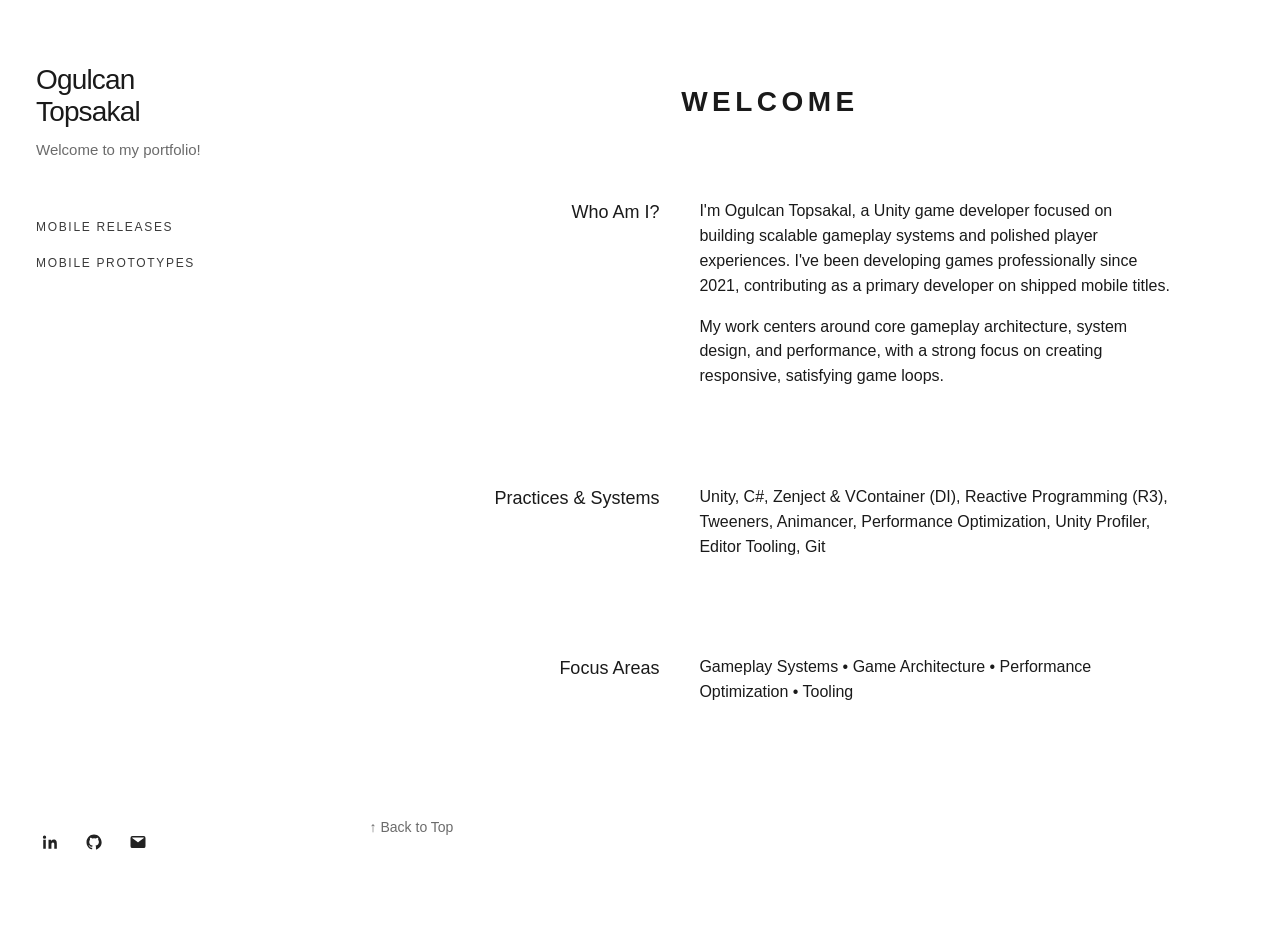
==== index.html @ 2c5b24f7 "Publish the portfolio as a static site. Keep the local editor off the public GitHub Pages deploy.  C" ====
<!DOCTYPE html>
<html lang="en">
  <head>
    <meta charset="utf-8" />
    <meta name="viewport" content="width=device-width, initial-scale=1" />
    <title>Ogulcan Topsakal</title>
    <meta
      name="description"
      content="Portfolio of Ogulcan Topsakal, a Unity game developer."
    />
    <link rel="stylesheet" href="styles.css" />
  </head>
  <body>
    <div class="shell">
      <header class="identity">
        <a class="name" href="#/">Ogulcan Topsakal</a>
        <p class="tagline">Welcome to my portfolio!</p>
        <nav id="nav" aria-label="Sections"></nav>
        <div class="social" id="social"></div>
      </header>
      <main id="main"></main>
    </div>
    <dialog class="lightbox">
      <button type="button" class="lightbox-close" aria-label="Close">×</button>
      <button type="button" class="lightbox-prev" aria-label="Previous">‹</button>
      <img alt="" />
      <button type="button" class="lightbox-next" aria-label="Next">›</button>
    </dialog>
    <script src="data.js"></script>
    <script src="site.js"></script>
  </body>
</html>
---- styles.css ----
:root {
  --ink: #1a1a1a;
  --muted: #6b6b6b;
  --line: #e6e6e6;
  --paper: #ffffff;
  --frame: #f3f3f3;
  --max: 1120px;
}

* {
  box-sizing: border-box;
}

html {
  scroll-behavior: smooth;
}

body {
  margin: 0;
  color: var(--ink);
  background: var(--paper);
  font-family: "Avenir Next", "Segoe UI", sans-serif;
  font-weight: 400;
  line-height: 1.55;
}

a {
  color: inherit;
  text-decoration: none;
}

.shell {
  display: grid;
  grid-template-columns: minmax(220px, 280px) minmax(0, 1fr);
  min-height: 100vh;
}

.identity {
  position: sticky;
  top: 0;
  height: 100vh;
  padding: 64px 36px 32px;
  display: flex;
  flex-direction: column;
  border-right: 1px solid transparent;
}

.name {
  font-size: 28px;
  font-weight: 500;
  letter-spacing: -0.03em;
  line-height: 1.15;
}

.tagline {
  margin: 10px 0 0;
  color: var(--muted);
  font-size: 15px;
}

nav {
  display: flex;
  flex-direction: column;
  gap: 18px;
  margin-top: 56px;
}

nav a {
  font-size: 12px;
  letter-spacing: 0.14em;
  text-transform: uppercase;
  color: #3a3a3a;
}

nav a[aria-current="page"] {
  color: #000;
  font-weight: 600;
}

.social {
  margin-top: auto;
  display: flex;
  gap: 16px;
  padding-bottom: 12px;
}

.social a {
  width: 28px;
  height: 28px;
  display: grid;
  place-items: center;
  color: #222;
}

.social svg {
  width: 18px;
  height: 18px;
  fill: currentColor;
}

main {
  padding: 72px 7vw 96px;
  max-width: 980px;
}

a:focus-visible {
  outline: 2px solid #111;
  outline-offset: 3px;
}

.welcome-title,
.page-title {
  margin: 8px 0 0;
  text-align: center;
  font-size: 28px;
  font-weight: 600;
  letter-spacing: 0.16em;
}

.blocks {
  margin-top: 28px;
}

.block {
  display: grid;
  grid-template-columns: minmax(140px, 0.8fr) 1.3fr;
  gap: 40px;
  padding: 48px 0;
}

.block h2 {
  margin: 0;
  text-align: right;
  font-size: 18px;
  font-weight: 500;
}

.block p {
  margin: 0 0 16px;
}

.block p:last-child {
  margin-bottom: 0;
}

.back {
  display: inline-block;
  margin-top: 64px;
  color: var(--muted);
  font-size: 14px;
}

.project-copy .block {
  border-top: 1px solid var(--line);
  padding: 32px 0;
}

.project-copy .block:last-child {
  border-bottom: 1px solid var(--line);
}

.project-copy .block p {
  max-width: 62ch;
  line-height: 1.7;
}

.project-copy .empty-note,
.project-copy .gallery {
  margin-top: 0;
}

.project-copy .empty-note {
  padding: 0;
  background: none;
  max-width: 62ch;
  line-height: 1.7;
}

.cards {
  display: grid;
  grid-template-columns: repeat(auto-fill, minmax(180px, 1fr));
  gap: 22px;
  margin-top: 48px;
}

.card {
  display: flex;
  flex-direction: column;
  gap: 10px;
}

.card:hover .frame,
.card:focus-visible .frame {
  transform: translateY(-3px);
}

.frame {
  aspect-ratio: 3 / 4;
  background: var(--frame);
  overflow: hidden;
  display: grid;
  place-items: center;
  color: var(--muted);
  text-align: center;
  padding: 16px;
  font-size: 13px;
  letter-spacing: 0.04em;
  transition: transform 160ms ease;
}

.frame.placeholder span {
  max-width: 12ch;
}

.frame:not(.placeholder) {
  padding: 0;
}

.frame img {
  width: 100%;
  height: 100%;
  object-fit: cover;
  display: block;
  background: var(--frame);
}

.card h2,
.gallery-title {
  margin: 0;
  font-size: 16px;
  font-weight: 500;
  text-align: center;
}

.card .studio,
.card .year {
  margin: 2px 0 0;
  text-align: center;
  color: var(--muted);
  font-size: 14px;
}

.hint {
  margin: 8px 0 0;
  color: var(--muted);
  font-size: 13px;
}

.project-copy .block:has(.gallery) {
  grid-template-columns: 1fr;
}

.project-copy .block:has(.gallery) h2 {
  text-align: center;
  margin-bottom: 18px;
  color: var(--muted);
  font-weight: 500;
}

.project-copy .block:has(.gallery) > div {
  grid-column: 1;
  min-width: 0;
}

.project-copy .gallery {
  flex-wrap: nowrap;
  width: 100%;
  min-width: 0;
}

.gallery {
  display: flex;
  flex-direction: row;
  flex-wrap: nowrap;
  align-items: flex-start;
  gap: 8px;
  margin-top: 0;
}

.shot {
  flex: 1 1 0;
  width: auto;
  min-width: 0;
  padding: 0;
  border: 0;
  background: transparent;
  cursor: zoom-in;
}

.shot img {
  width: 100%;
  height: auto;
  display: block;
  background: var(--frame);
}

.shot:focus-visible,
.lightbox button:focus-visible {
  outline: 2px solid #111;
  outline-offset: 3px;
}

.lightbox button:focus-visible {
  outline-color: #fff;
}

.lightbox {
  width: 100vw;
  max-width: 100vw;
  height: 100vh;
  max-height: 100vh;
  margin: 0;
  padding: 0;
  border: 0;
  background: transparent;
}

.lightbox[open] {
  display: flex;
  align-items: center;
  justify-content: center;
}

.lightbox::backdrop {
  background: rgba(12, 12, 12, 0.9);
}

.lightbox img {
  display: block;
  max-width: min(920px, calc(100vw - 128px));
  max-height: calc(100vh - 64px);
  width: auto;
  height: auto;
}

.lightbox button {
  position: fixed;
  border: 0;
  background: transparent;
  color: #fff;
  font-size: 36px;
  line-height: 1;
  cursor: pointer;
}

.lightbox-close { top: 12px; right: 16px; }
.lightbox-prev { left: 12px; top: 50%; }
.lightbox-next { right: 12px; top: 50%; }

.empty-note {
  margin-top: 28px;
  padding: 28px;
  background: var(--frame);
  color: var(--muted);
  font-size: 14px;
}

code {
  font-family: ui-monospace, "SFMono-Regular", Menlo, monospace;
  font-size: 0.92em;
}

.todo {
  list-style: none;
  margin: 36px 0 0;
  padding: 0;
  display: flex;
  flex-direction: column;
  gap: 10px;
}

.todo-row {
  display: grid;
  grid-template-columns: 28px 1fr auto;
  gap: 12px;
  align-items: center;
  padding: 14px 16px;
  background: var(--frame);
}

.todo-row.done {
  background: #eef6ef;
}

.todo-mark {
  width: 22px;
  height: 22px;
  border: 1.5px solid #b9b9b9;
  border-radius: 4px;
  display: grid;
  place-items: center;
  font-size: 14px;
}

.todo-row.done .todo-mark {
  border-color: #2f7d46;
  color: #2f7d46;
}

.todo-state {
  font-size: 13px;
  color: var(--muted);
}

@media (max-width: 800px) {
  .shell {
    grid-template-columns: 1fr;
  }

  .identity {
    position: static;
    height: auto;
    padding: 28px 20px 8px;
  }

  nav {
    margin-top: 28px;
    flex-direction: row;
    flex-wrap: wrap;
    gap: 4px 8px;
  }

  nav a {
    padding: 8px 10px;
  }

  .social {
    margin-top: 24px;
  }

  main {
    padding: 28px 20px 72px;
  }

  .block {
    grid-template-columns: 1fr;
    gap: 10px;
    padding: 28px 0;
  }

  .block h2 {
    text-align: left;
  }

  .project-copy .block p {
    max-width: none;
  }

  .project-copy .gallery { overflow-x: auto; }
  .shot { flex: 0 0 22vw; width: 22vw; }

  .lightbox img { max-width: calc(100vw - 24px); max-height: calc(100vh - 96px); }
  .lightbox-prev { left: 4px; }
  .lightbox-next { right: 4px; }
}
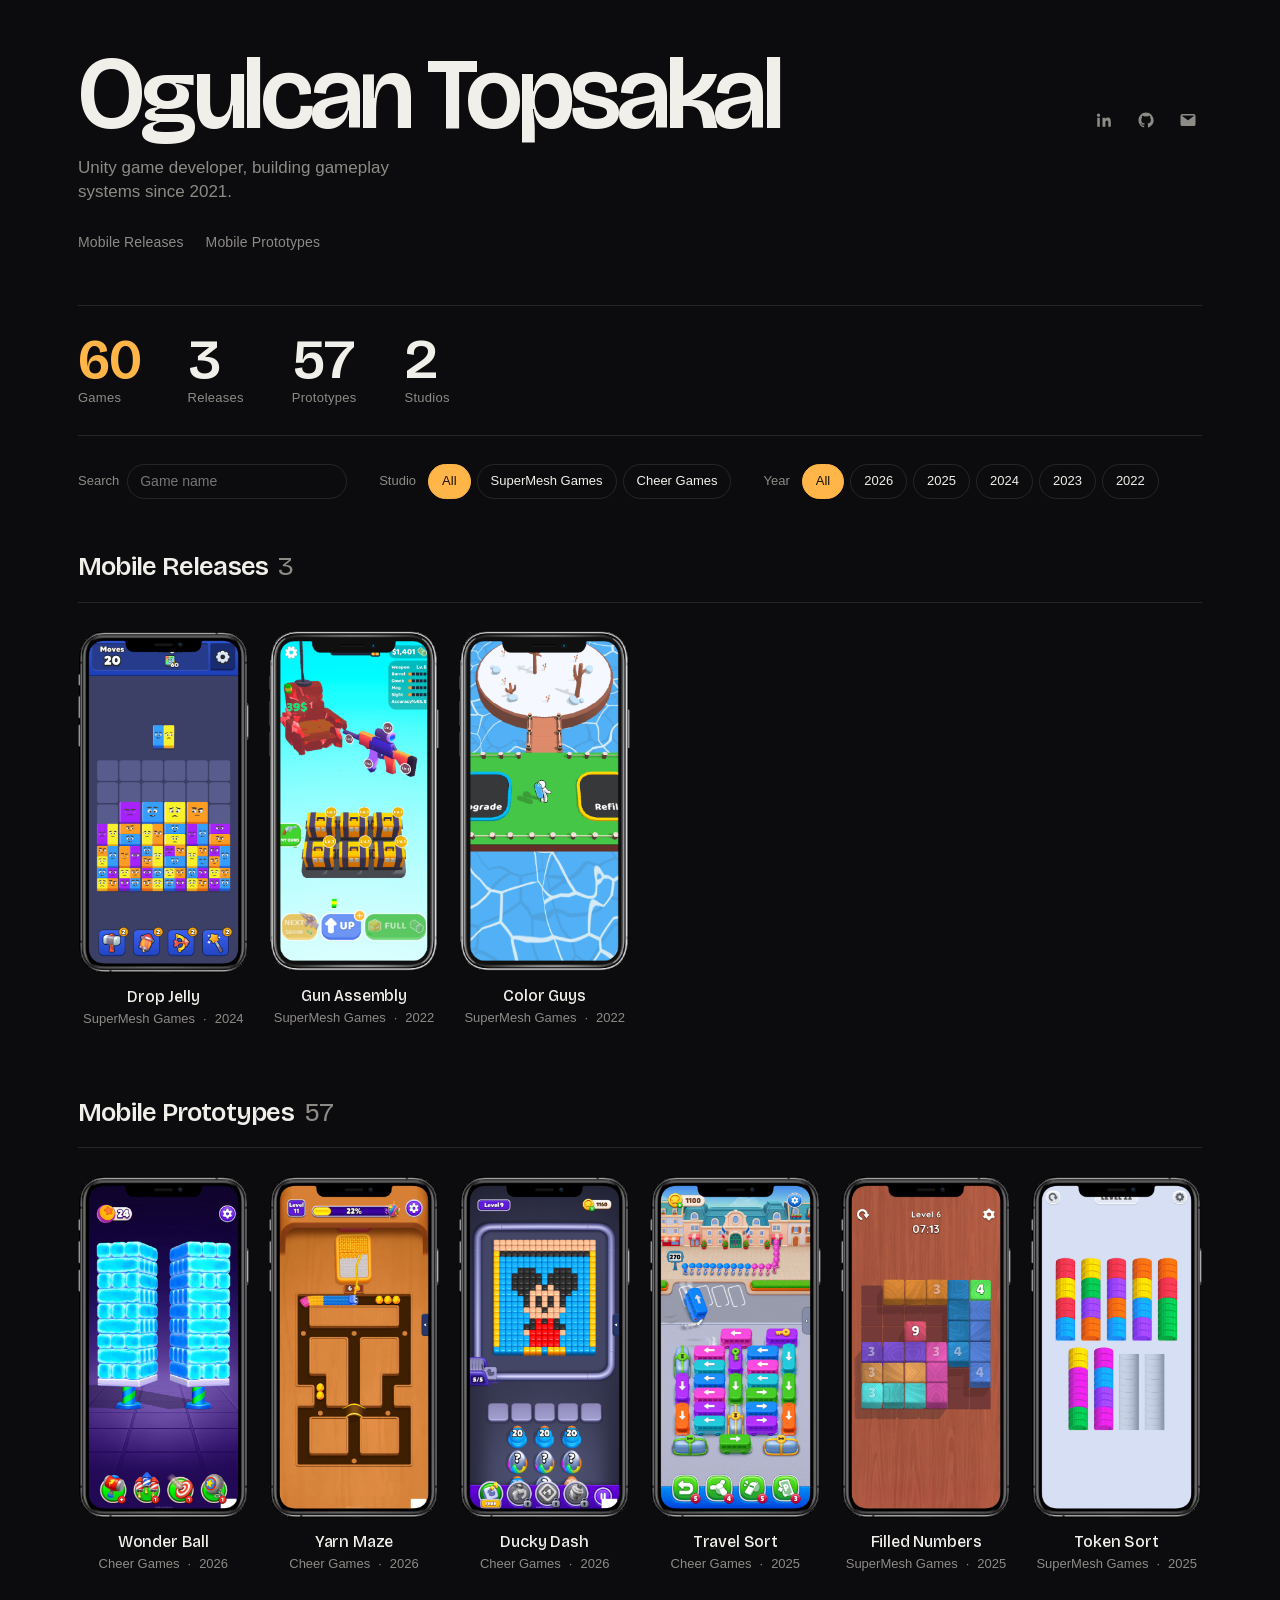
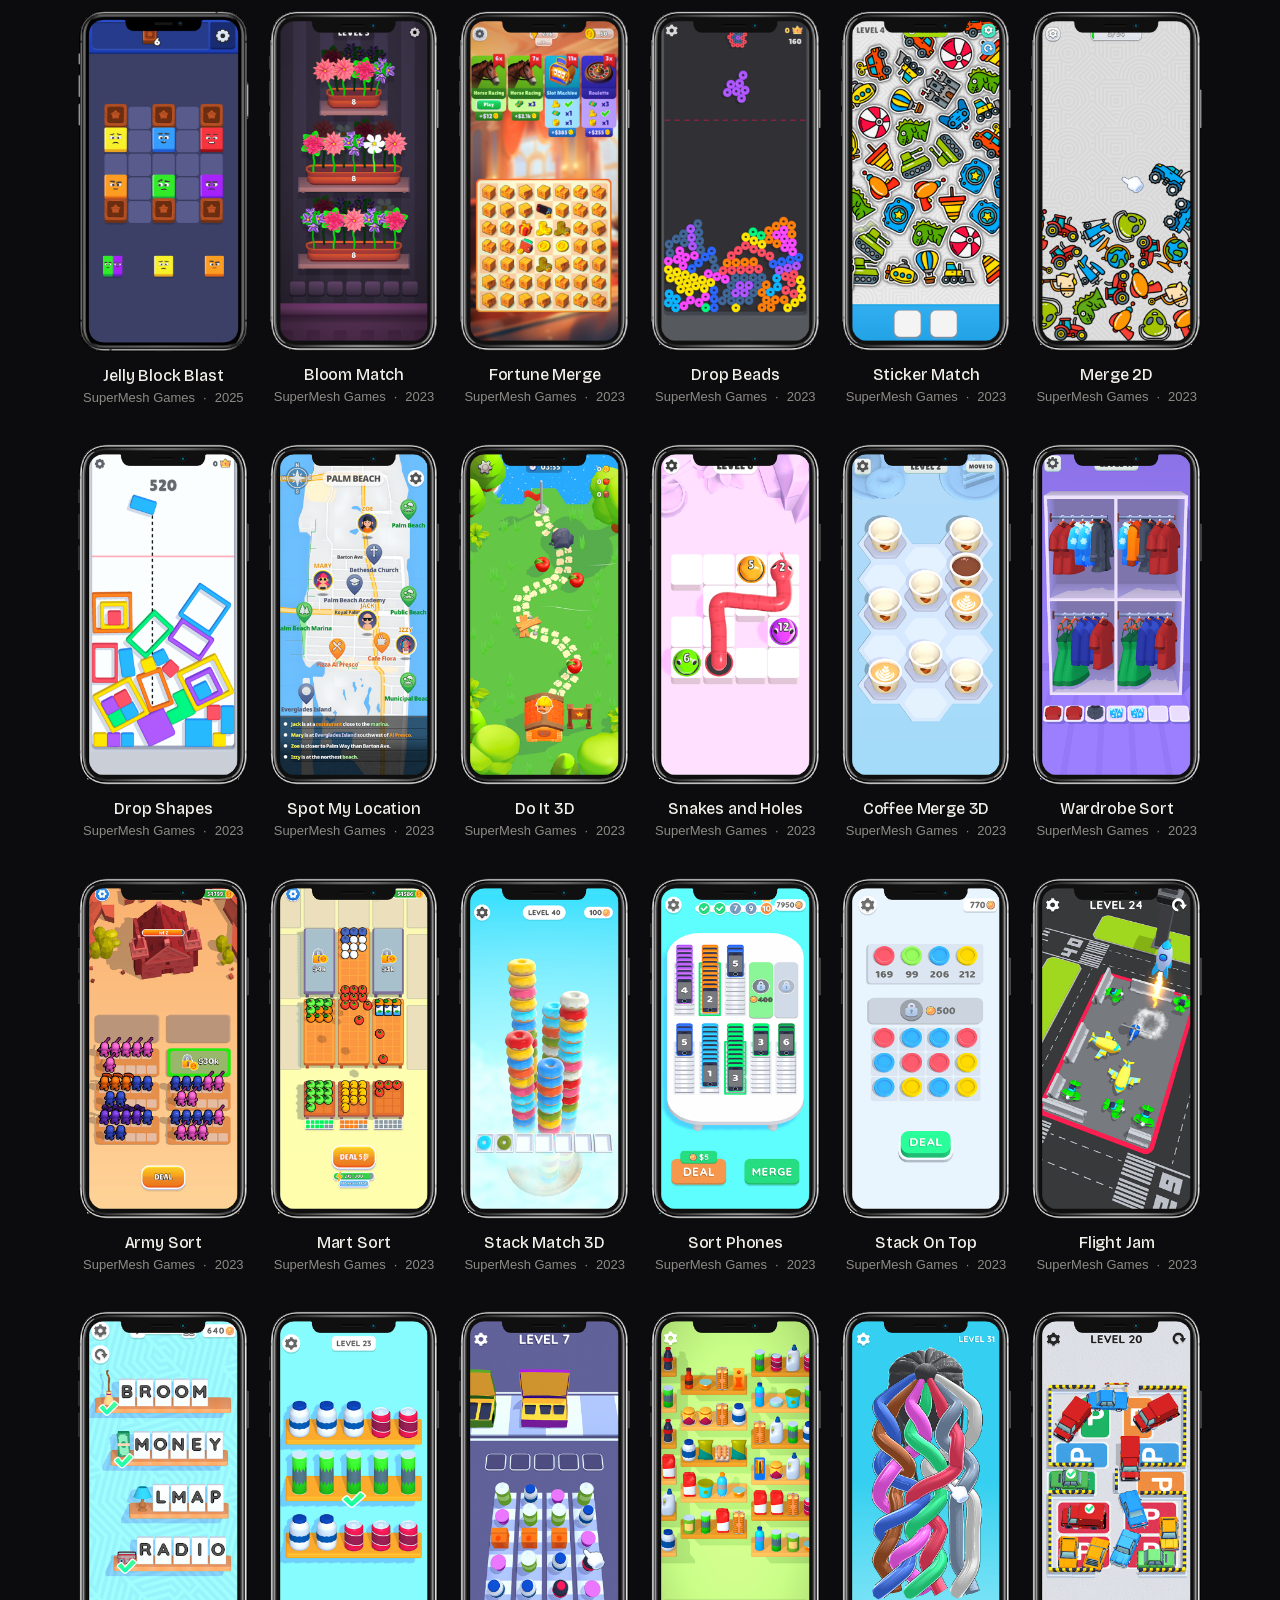
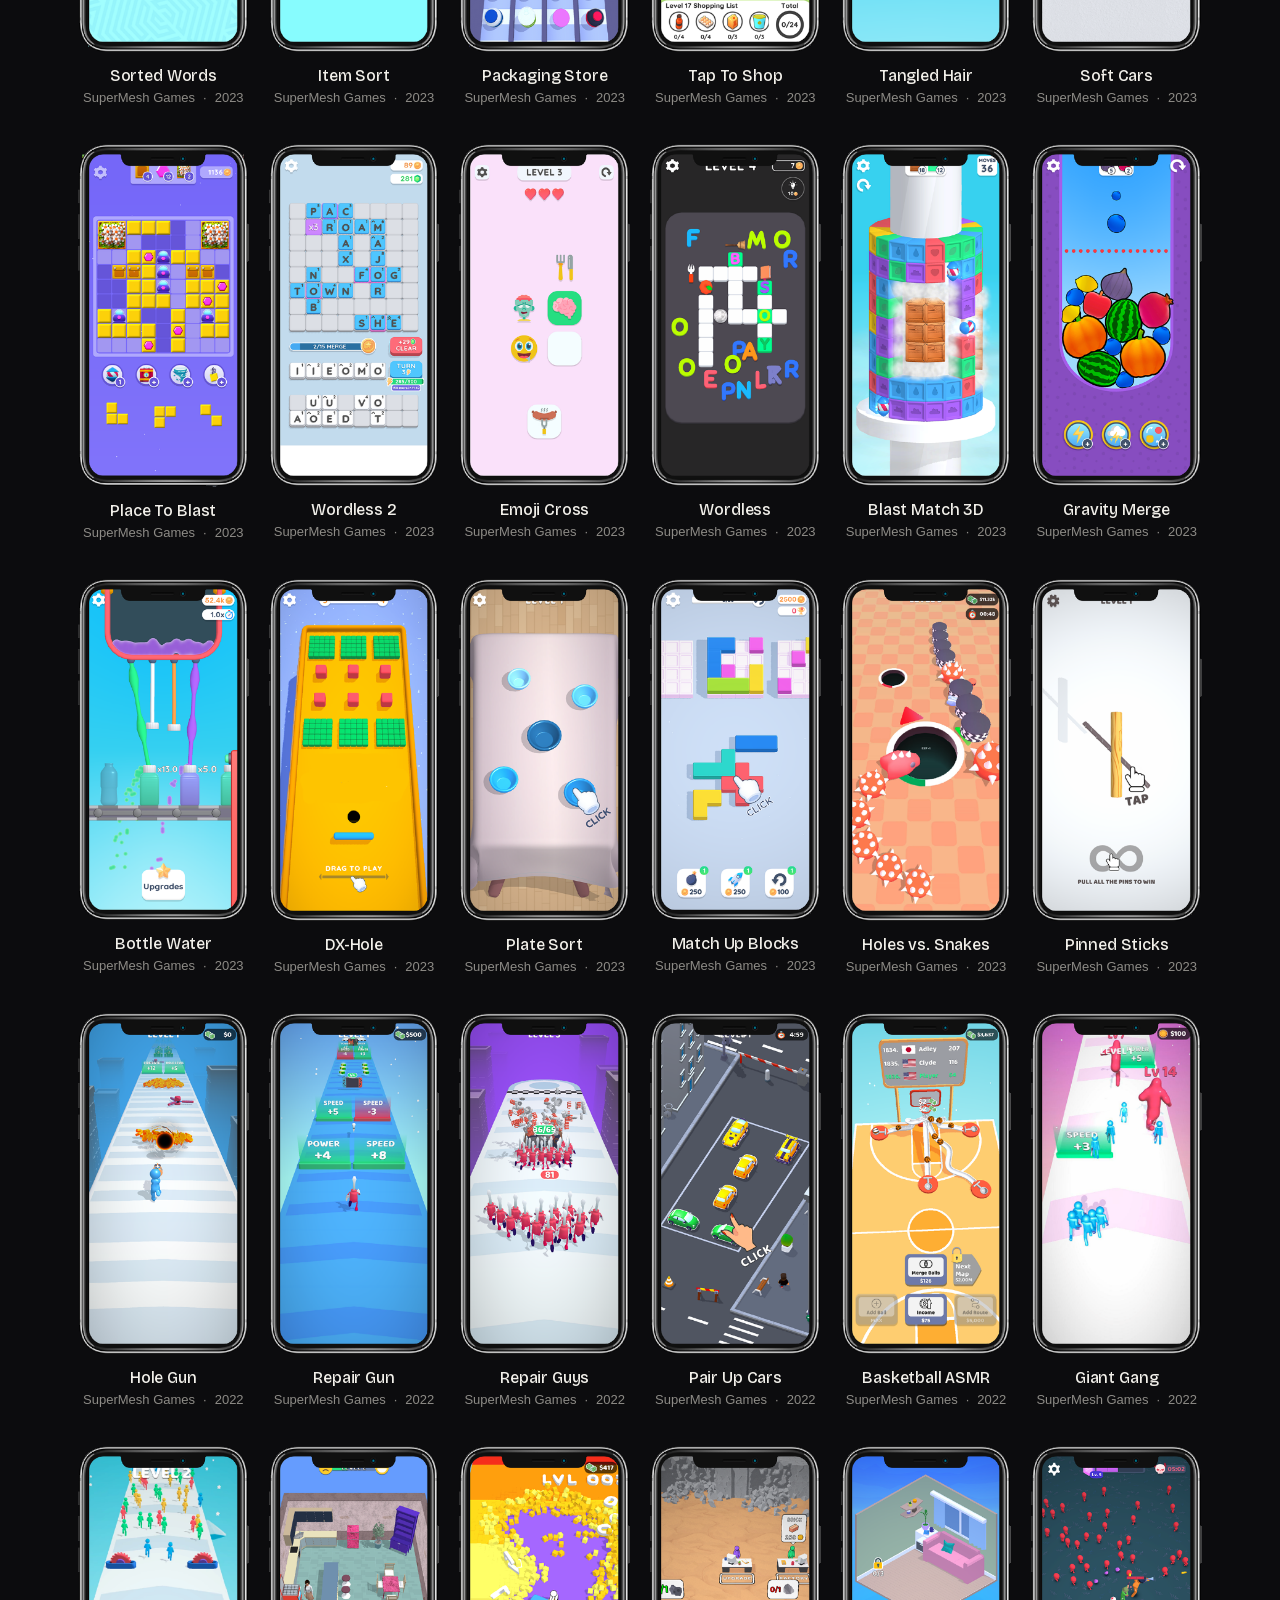
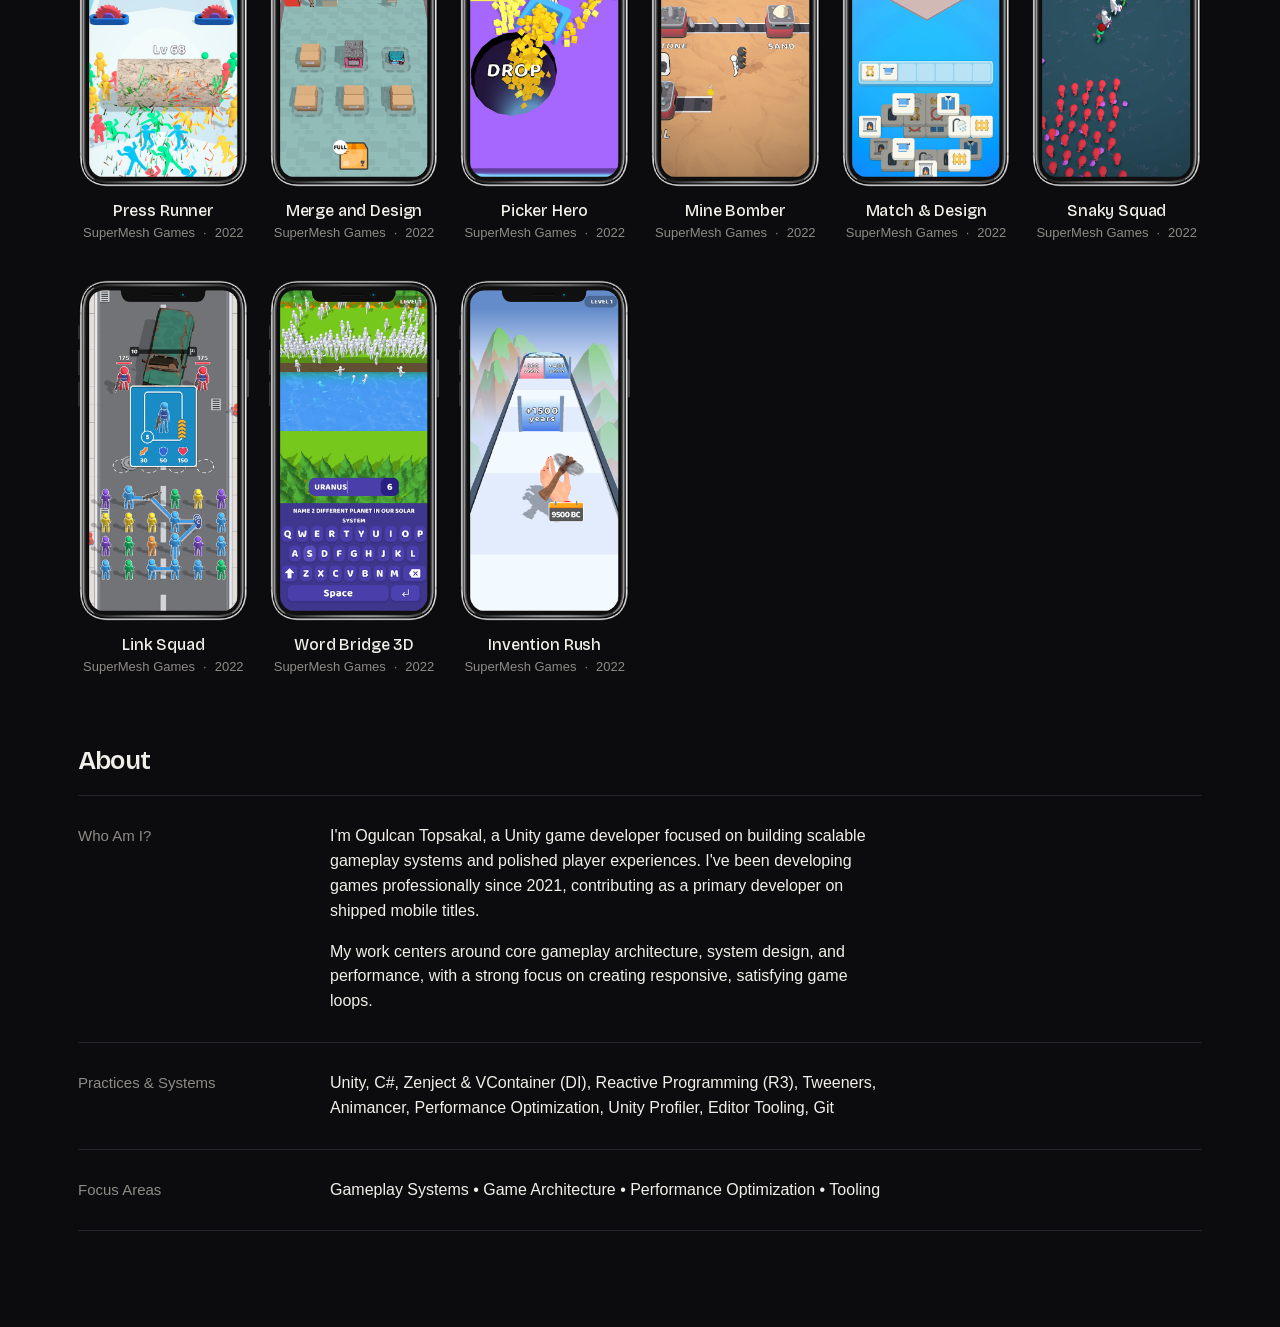
==== commit 7bd0cdf5: "Show each game's pictures at full size, and find a game by typing its name. A project opened from a " ====
--- a/index.html
+++ b/index.html
@@ -23,8 +23,9 @@
     <dialog class="lightbox">
       <button type="button" class="lightbox-close" aria-label="Close">×</button>
       <button type="button" class="lightbox-prev" aria-label="Previous">‹</button>
-      <img alt="" />
+      <img alt="" draggable="false" />
       <button type="button" class="lightbox-next" aria-label="Next">›</button>
+      <p class="lightbox-count" aria-live="polite"></p>
     </dialog>
     <script src="data.js"></script>
     <script src="site.js"></script>
--- a/styles.css
+++ b/styles.css
@@ -1,10 +1,32 @@
+@font-face {
+  font-family: "Bricolage Grotesque";
+  font-style: normal;
+  font-weight: 400 700;
+  font-display: swap;
+  src: url("fonts/bricolage-grotesque-latin-ext.woff2") format("woff2");
+  unicode-range: U+0100-02BA, U+02BD-02C5, U+02C7-02CC, U+02CE-02D7, U+02DD-02FF, U+0304, U+0308, U+0329, U+1D00-1DBF, U+1E00-1E9F, U+1EF2-1EFF, U+2020, U+20A0-20AB, U+20AD-20C4, U+2113, U+2C60-2C7F, U+A720-A7FF;
+}
+
+@font-face {
+  font-family: "Bricolage Grotesque";
+  font-style: normal;
+  font-weight: 400 700;
+  font-display: swap;
+  src: url("fonts/bricolage-grotesque-latin.woff2") format("woff2");
+  unicode-range: U+0000-00FF, U+0131, U+0152-0153, U+02BB-02BC, U+02C6, U+02DA, U+02DC, U+0304, U+0308, U+0329, U+2000-206F, U+20AC, U+2122, U+2191, U+2193, U+2212, U+2215, U+FEFF, U+FFFD;
+}
+
 :root {
-  --ink: #1a1a1a;
-  --muted: #6b6b6b;
-  --line: #e6e6e6;
-  --paper: #ffffff;
-  --frame: #f3f3f3;
+  --ink: #f1efe9;
+  --muted: #8d8b86;
+  --line: #26262a;
+  --paper: #0c0c0e;
+  --frame: #17171a;
+  --accent: #ffb547;
+  --display: "Bricolage Grotesque", "Avenir Next", sans-serif;
+  --ease-out: cubic-bezier(0.22, 1, 0.36, 1);
   --max: 1120px;
+  color-scheme: dark;
 }
 
 * {
@@ -18,7 +40,10 @@
 body {
   margin: 0;
   color: var(--ink);
-  background: var(--paper);
+  background:
+    radial-gradient(1100px 520px at 12% -12%, rgba(255, 181, 71, 0.09), transparent 70%),
+    var(--paper);
+  background-repeat: no-repeat;
   font-family: "Avenir Next", "Segoe UI", sans-serif;
   font-weight: 400;
   line-height: 1.55;
@@ -30,58 +55,71 @@
 }
 
 .shell {
+  max-width: 1180px;
+  margin: 0 auto;
+  padding: 48px 28px 96px;
+}
+
+.identity {
   display: grid;
-  grid-template-columns: minmax(220px, 280px) minmax(0, 1fr);
-  min-height: 100vh;
-}
-
-.identity {
-  position: sticky;
-  top: 0;
-  height: 100vh;
-  padding: 64px 36px 32px;
-  display: flex;
-  flex-direction: column;
-  border-right: 1px solid transparent;
+  grid-template-columns: minmax(0, 1fr) auto;
+  grid-template-areas:
+    "name social"
+    "line line"
+    "nav nav";
+  align-items: end;
+  gap: 0 24px;
+  padding: 0 0 8px;
 }
 
 .name {
-  font-size: 28px;
-  font-weight: 500;
-  letter-spacing: -0.03em;
-  line-height: 1.15;
+  grid-area: name;
+  font-family: var(--display);
+  font-size: clamp(44px, 8vw, 104px);
+  font-weight: 600;
+  letter-spacing: -0.045em;
+  line-height: 0.92;
 }
 
 .tagline {
-  margin: 10px 0 0;
-  color: var(--muted);
-  font-size: 15px;
+  grid-area: line;
+  margin: 14px 0 0;
+  max-width: 36ch;
+  color: var(--muted);
+  font-size: 17px;
+  line-height: 1.4;
 }
 
 nav {
-  display: flex;
-  flex-direction: column;
-  gap: 18px;
-  margin-top: 56px;
+  grid-area: nav;
+  display: flex;
+  flex-direction: row;
+  flex-wrap: wrap;
+  gap: 8px 22px;
+  margin-top: 28px;
 }
 
 nav a {
-  font-size: 12px;
-  letter-spacing: 0.14em;
-  text-transform: uppercase;
-  color: #3a3a3a;
-}
-
+  font-size: 14px;
+  letter-spacing: 0.01em;
+  color: var(--muted);
+  transition: color 160ms ease;
+}
+
+nav a:hover,
 nav a[aria-current="page"] {
-  color: #000;
+  color: var(--ink);
+}
+
+nav a[aria-current="page"] {
   font-weight: 600;
 }
 
 .social {
-  margin-top: auto;
-  display: flex;
-  gap: 16px;
-  padding-bottom: 12px;
+  grid-area: social;
+  display: flex;
+  gap: 14px;
+  padding-bottom: 8px;
 }
 
 .social a {
@@ -89,7 +127,12 @@
   height: 28px;
   display: grid;
   place-items: center;
-  color: #222;
+  color: var(--muted);
+  transition: color 160ms ease;
+}
+
+.social a:hover {
+  color: var(--accent);
 }
 
 .social svg {
@@ -99,22 +142,342 @@
 }
 
 main {
-  padding: 72px 7vw 96px;
-  max-width: 980px;
-}
-
-a:focus-visible {
-  outline: 2px solid #111;
+  padding: 36px 0 0;
+}
+
+a:focus-visible,
+button:focus-visible {
+  outline: 2px solid var(--accent);
   outline-offset: 3px;
 }
 
-.welcome-title,
 .page-title {
   margin: 8px 0 0;
+  font-family: var(--display);
+  font-size: clamp(32px, 4vw, 44px);
+  font-weight: 500;
+  letter-spacing: -0.04em;
+  line-height: 1.05;
+}
+
+.index-block {
+  margin-top: 56px;
+}
+
+.index-block:first-child {
+  margin-top: 24px;
+}
+
+.index-heading {
+  display: flex;
+  align-items: baseline;
+  gap: 10px;
+  margin: 0 0 14px;
+  font-family: var(--display);
+  font-size: 26px;
+  font-weight: 600;
+  letter-spacing: -0.03em;
+}
+
+.index-heading .count {
+  color: var(--muted);
+  font-variant-numeric: tabular-nums;
+  font-weight: 400;
+}
+
+.index {
+  display: grid;
+  grid-template-columns: repeat(auto-fill, minmax(148px, 1fr));
+  gap: 36px 20px;
+  padding-top: 28px;
+  border-top: 1px solid var(--line);
+}
+
+.entry {
+  position: relative;
+  display: flex;
+  flex-direction: column;
+  align-items: center;
+  min-width: 0;
   text-align: center;
-  font-size: 28px;
+  color: inherit;
+  animation: rise 640ms var(--ease-out) both;
+  animation-delay: min(calc(var(--i, 0) * 28ms), 700ms);
+}
+
+.entry[hidden] {
+  display: none;
+}
+
+.entry-cover {
+  position: relative;
+  width: 100%;
+  aspect-ratio: 1 / 2;
+  display: grid;
+  place-items: center;
+  transition: transform 320ms var(--ease-out);
+}
+
+.entry-cover::before {
+  content: "";
+  position: absolute;
+  inset: 18% 4% 6%;
+  border-radius: 50%;
+  background: radial-gradient(closest-side, rgba(255, 181, 71, 0.32), transparent);
+  filter: blur(18px);
+  opacity: 0;
+  transform: scale(0.8);
+  transition: opacity 320ms ease, transform 320ms var(--ease-out);
+}
+
+.entry-cover.placeholder {
+  background: var(--frame);
+  border-radius: 22px;
+  width: 86%;
+  justify-self: center;
+}
+
+.entry-cover img {
+  position: relative;
+  max-width: 100%;
+  max-height: 100%;
+  display: block;
+  opacity: 0;
+  transform: translateY(6px) scale(0.98);
+  transition: opacity 420ms ease, transform 520ms var(--ease-out);
+}
+
+.entry-cover.ready img {
+  opacity: 1;
+  transform: none;
+}
+
+.entry:hover .entry-cover,
+.entry:focus-visible .entry-cover {
+  transform: translateY(-8px) rotate(-1.5deg);
+}
+
+.entry:hover .entry-cover::before,
+.entry:focus-visible .entry-cover::before {
+  opacity: 1;
+  transform: scale(1.05);
+}
+
+.entry:focus-visible {
+  outline: none;
+}
+
+.entry:focus-visible .entry-title {
+  color: var(--accent);
+}
+
+.entry-title {
+  margin-top: 14px;
+  font-family: var(--display);
+  font-size: 16px;
+  font-weight: 500;
+  letter-spacing: -0.01em;
+  line-height: 1.25;
+  transition: color 160ms ease;
+}
+
+.entry:hover .entry-title {
+  color: var(--accent);
+}
+
+@keyframes rise {
+  from {
+    opacity: 0;
+    transform: translateY(18px);
+  }
+}
+
+.refiltered .entry:not([hidden]) {
+  animation: rise 520ms var(--ease-out) both;
+  animation-delay: min(calc(var(--i, 0) * 22ms), 400ms);
+}
+
+.facts {
+  display: flex;
+  flex-wrap: wrap;
+  gap: 18px 48px;
+  margin: 8px 0 0;
+  padding: 26px 0;
+  border-top: 1px solid var(--line);
+  border-bottom: 1px solid var(--line);
+}
+
+.facts div {
+  display: flex;
+  flex-direction: column-reverse;
+}
+
+.facts dt {
+  color: var(--muted);
+  font-size: 13px;
+  letter-spacing: 0.02em;
+}
+
+.facts dd {
+  margin: 0;
+  font-family: var(--display);
+  font-size: clamp(36px, 5vw, 56px);
   font-weight: 600;
-  letter-spacing: 0.16em;
+  letter-spacing: -0.04em;
+  line-height: 1;
+  font-variant-numeric: tabular-nums;
+}
+
+.facts div:first-child dd {
+  color: var(--accent);
+}
+
+.filters {
+  display: flex;
+  flex-wrap: wrap;
+  align-items: center;
+  gap: 12px 32px;
+  margin-top: 28px;
+}
+
+.search {
+  display: flex;
+  align-items: center;
+  gap: 8px;
+  color: var(--muted);
+  font-size: 13px;
+}
+
+.search input {
+  width: min(220px, 52vw);
+  padding: 6px 12px;
+  border: 1px solid var(--line);
+  border-radius: 999px;
+  background: transparent;
+  color: var(--ink);
+  font: inherit;
+  font-size: 14px;
+}
+
+.search input:focus-visible {
+  outline: 2px solid var(--accent);
+  outline-offset: 3px;
+}
+
+.project-meta {
+  margin: 10px 0 0;
+  color: var(--muted);
+  font-size: 15px;
+}
+
+.chip-group {
+  display: flex;
+  flex-wrap: wrap;
+  align-items: center;
+  gap: 6px;
+}
+
+.chip-label {
+  margin-right: 6px;
+  color: var(--muted);
+  font-size: 13px;
+}
+
+.chip {
+  padding: 6px 13px;
+  border: 1px solid var(--line);
+  border-radius: 999px;
+  background: transparent;
+  color: var(--ink);
+  font: inherit;
+  font-size: 13px;
+  font-variant-numeric: tabular-nums;
+  cursor: pointer;
+  transition: background 160ms ease, border-color 160ms ease, color 160ms ease;
+}
+
+.chip:hover {
+  border-color: #4a4a50;
+}
+
+.chip[aria-pressed="true"] {
+  background: var(--accent);
+  border-color: var(--accent);
+  color: #1a1206;
+}
+
+.filter-empty {
+  margin: 40px 0 0;
+  color: var(--muted);
+}
+
+.index-block:not(.about) + .index-block {
+  margin-top: 64px;
+}
+
+.filters + .index-block,
+.filters + .filter-empty + .index-block {
+  margin-top: 48px;
+}
+
+.index-block .filters {
+  margin: 0 0 24px;
+}
+
+@media (prefers-reduced-motion: reduce) {
+  .entry,
+  .refiltered .entry:not([hidden]) {
+    animation: none;
+  }
+
+  .entry-cover,
+  .entry-cover img,
+  .entry-cover::before {
+    transition: none;
+  }
+
+  .entry:hover .entry-cover,
+  .entry:focus-visible .entry-cover {
+    transform: none;
+  }
+}
+
+.entry-meta {
+  display: flex;
+  flex-wrap: wrap;
+  justify-content: center;
+  gap: 0 8px;
+  margin-top: 2px;
+  color: var(--muted);
+  font-size: 13px;
+  font-variant-numeric: tabular-nums;
+}
+
+.entry-meta .studio + .year::before {
+  content: "·";
+  margin-right: 8px;
+}
+
+.about {
+  margin-top: 72px;
+}
+
+.about .blocks {
+  margin-top: 0;
+  border-top: 1px solid var(--line);
+}
+
+.about .block {
+  grid-template-columns: 220px minmax(0, 62ch);
+  gap: 32px;
+  padding: 28px 0;
+  border-bottom: 1px solid var(--line);
+}
+
+.about .block h2 {
+  text-align: left;
+  font-size: 15px;
+  color: var(--muted);
 }
 
 .blocks {
@@ -151,8 +514,16 @@
 }
 
 .project-copy .block {
+  grid-template-columns: 220px minmax(0, 62ch);
+  gap: 32px;
   border-top: 1px solid var(--line);
   padding: 32px 0;
+}
+
+.project-copy .block h2 {
+  text-align: left;
+  font-size: 15px;
+  color: var(--muted);
 }
 
 .project-copy .block:last-child {
@@ -273,30 +644,42 @@
   flex-direction: row;
   flex-wrap: nowrap;
   align-items: flex-start;
-  gap: 8px;
+  gap: 16px;
   margin-top: 0;
+  overflow-x: auto;
+  scroll-snap-type: x mandatory;
+  padding-bottom: 12px;
+  cursor: grab;
+  scrollbar-color: #3a3a40 transparent;
+}
+
+.gallery.dragging {
+  cursor: grabbing;
+  scroll-snap-type: none;
 }
 
 .shot {
-  flex: 1 1 0;
+  flex: 0 0 auto;
   width: auto;
-  min-width: 0;
   padding: 0;
   border: 0;
   background: transparent;
   cursor: zoom-in;
+  scroll-snap-align: start;
 }
 
 .shot img {
-  width: 100%;
-  height: auto;
+  height: min(68vh, 560px);
+  width: auto;
+  max-width: none;
   display: block;
   background: var(--frame);
+  pointer-events: none;
 }
 
 .shot:focus-visible,
 .lightbox button:focus-visible {
-  outline: 2px solid #111;
+  outline: 2px solid var(--accent);
   outline-offset: 3px;
 }
 
@@ -327,25 +710,66 @@
 
 .lightbox img {
   display: block;
-  max-width: min(920px, calc(100vw - 128px));
-  max-height: calc(100vh - 64px);
+  max-width: min(920px, calc(100vw - 32px));
+  max-height: calc(100vh - 112px);
   width: auto;
   height: auto;
+  touch-action: none;
+  user-select: none;
+  cursor: grab;
+  transition: transform 240ms var(--ease-out);
+}
+
+.lightbox.dragging img {
+  cursor: grabbing;
+  transition: none;
+}
+
+.lightbox.single img {
+  cursor: default;
 }
 
 .lightbox button {
   position: fixed;
+  z-index: 1;
+  display: grid;
+  place-items: center;
+  width: 48px;
+  height: 48px;
   border: 0;
-  background: transparent;
+  border-radius: 50%;
+  background: rgba(255, 255, 255, 0.14);
   color: #fff;
-  font-size: 36px;
+  font-size: 30px;
   line-height: 1;
   cursor: pointer;
 }
 
-.lightbox-close { top: 12px; right: 16px; }
-.lightbox-prev { left: 12px; top: 50%; }
-.lightbox-next { right: 12px; top: 50%; }
+.lightbox button:hover {
+  background: rgba(255, 255, 255, 0.26);
+}
+
+.lightbox-close { top: 16px; right: 16px; }
+.lightbox-prev { left: 16px; top: 50%; transform: translateY(-50%); }
+.lightbox-next { right: 16px; top: 50%; transform: translateY(-50%); }
+
+.lightbox.single .lightbox-prev,
+.lightbox.single .lightbox-next,
+.lightbox.single .lightbox-count {
+  display: none;
+}
+
+.lightbox-count {
+  position: fixed;
+  left: 0;
+  right: 0;
+  bottom: 18px;
+  margin: 0;
+  color: #fff;
+  font-size: 14px;
+  font-variant-numeric: tabular-nums;
+  text-align: center;
+}
 
 .empty-note {
   margin-top: 28px;
@@ -402,34 +826,82 @@
   color: var(--muted);
 }
 
+h1.index-heading {
+  margin-top: 8px;
+  margin-bottom: 16px;
+  font-size: clamp(32px, 4vw, 44px);
+  letter-spacing: -0.04em;
+}
+
 @media (max-width: 800px) {
   .shell {
-    grid-template-columns: 1fr;
+    padding: 28px 18px 72px;
   }
 
   .identity {
-    position: static;
-    height: auto;
-    padding: 28px 20px 8px;
+    grid-template-areas:
+      "name name"
+      "line line"
+      "nav nav"
+      "social social";
   }
 
   nav {
-    margin-top: 28px;
-    flex-direction: row;
-    flex-wrap: wrap;
-    gap: 4px 8px;
+    margin-top: 22px;
+    gap: 8px 16px;
   }
 
   nav a {
-    padding: 8px 10px;
+    padding: 8px 0;
   }
 
   .social {
-    margin-top: 24px;
+    margin-top: 8px;
+    padding-bottom: 0;
   }
 
   main {
-    padding: 28px 20px 72px;
+    padding-top: 28px;
+  }
+
+  .index {
+    grid-template-columns: repeat(3, minmax(0, 1fr));
+    gap: 28px 12px;
+    padding-top: 20px;
+  }
+
+  .entry-title {
+    margin-top: 8px;
+    font-size: 14px;
+  }
+
+  .entry-meta {
+    flex-direction: column;
+    font-size: 12px;
+    line-height: 1.4;
+  }
+
+  .entry-meta .studio + .year::before {
+    content: none;
+  }
+
+  .facts {
+    display: grid;
+    grid-template-columns: repeat(2, minmax(0, 1fr));
+    gap: 18px 16px;
+    padding: 20px 0;
+  }
+
+  .filters {
+    gap: 12px;
+  }
+
+  .chip-label {
+    width: 100%;
+  }
+
+  .index-heading {
+    font-size: 22px;
   }
 
   .block {
@@ -442,14 +914,20 @@
     text-align: left;
   }
 
+  .about .block,
+  .project-copy .block {
+    grid-template-columns: 1fr;
+    gap: 8px;
+    padding: 22px 0;
+  }
+
   .project-copy .block p {
     max-width: none;
   }
 
-  .project-copy .gallery { overflow-x: auto; }
-  .shot { flex: 0 0 22vw; width: 22vw; }
-
-  .lightbox img { max-width: calc(100vw - 24px); max-height: calc(100vh - 96px); }
-  .lightbox-prev { left: 4px; }
-  .lightbox-next { right: 4px; }
-}
+  .shot img { height: min(58vh, 460px); }
+
+  .lightbox img { max-width: calc(100vw - 16px); max-height: calc(100vh - 104px); }
+  .lightbox-prev { left: 8px; }
+  .lightbox-next { right: 8px; }
+}
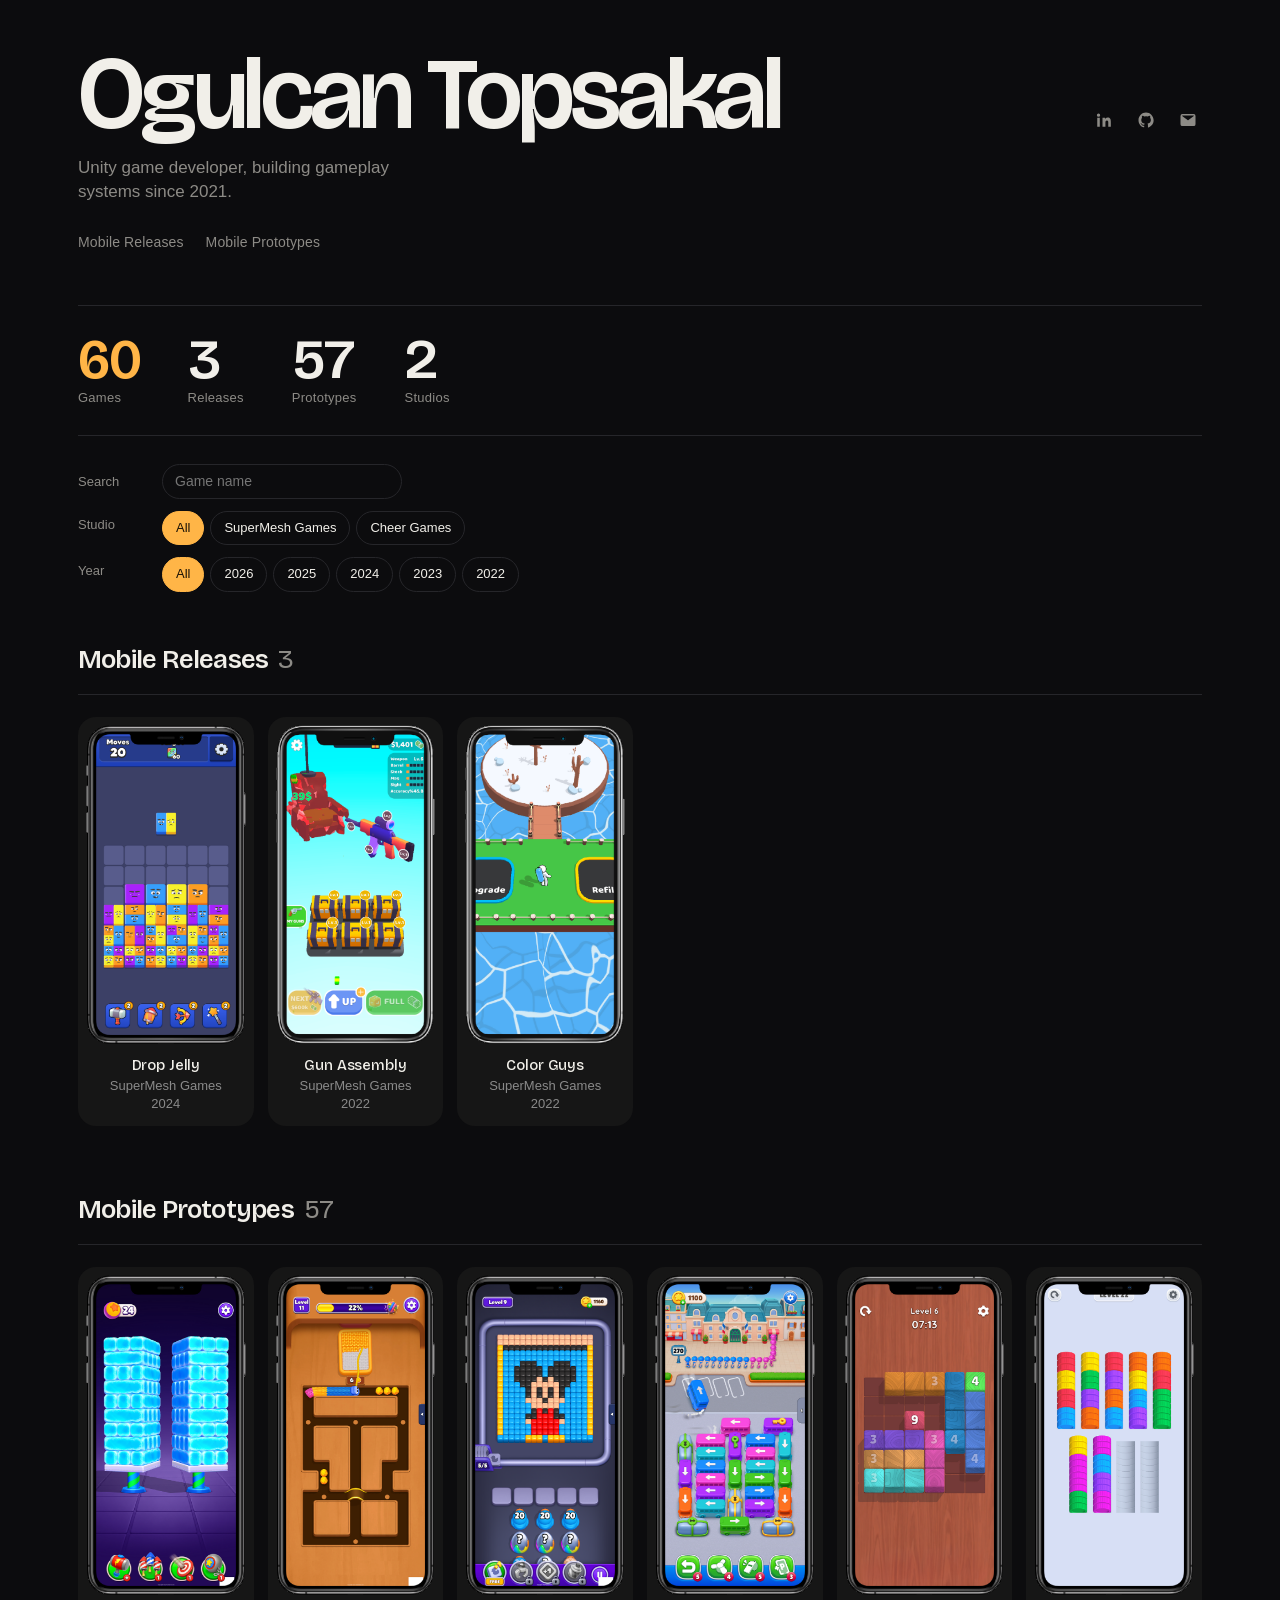
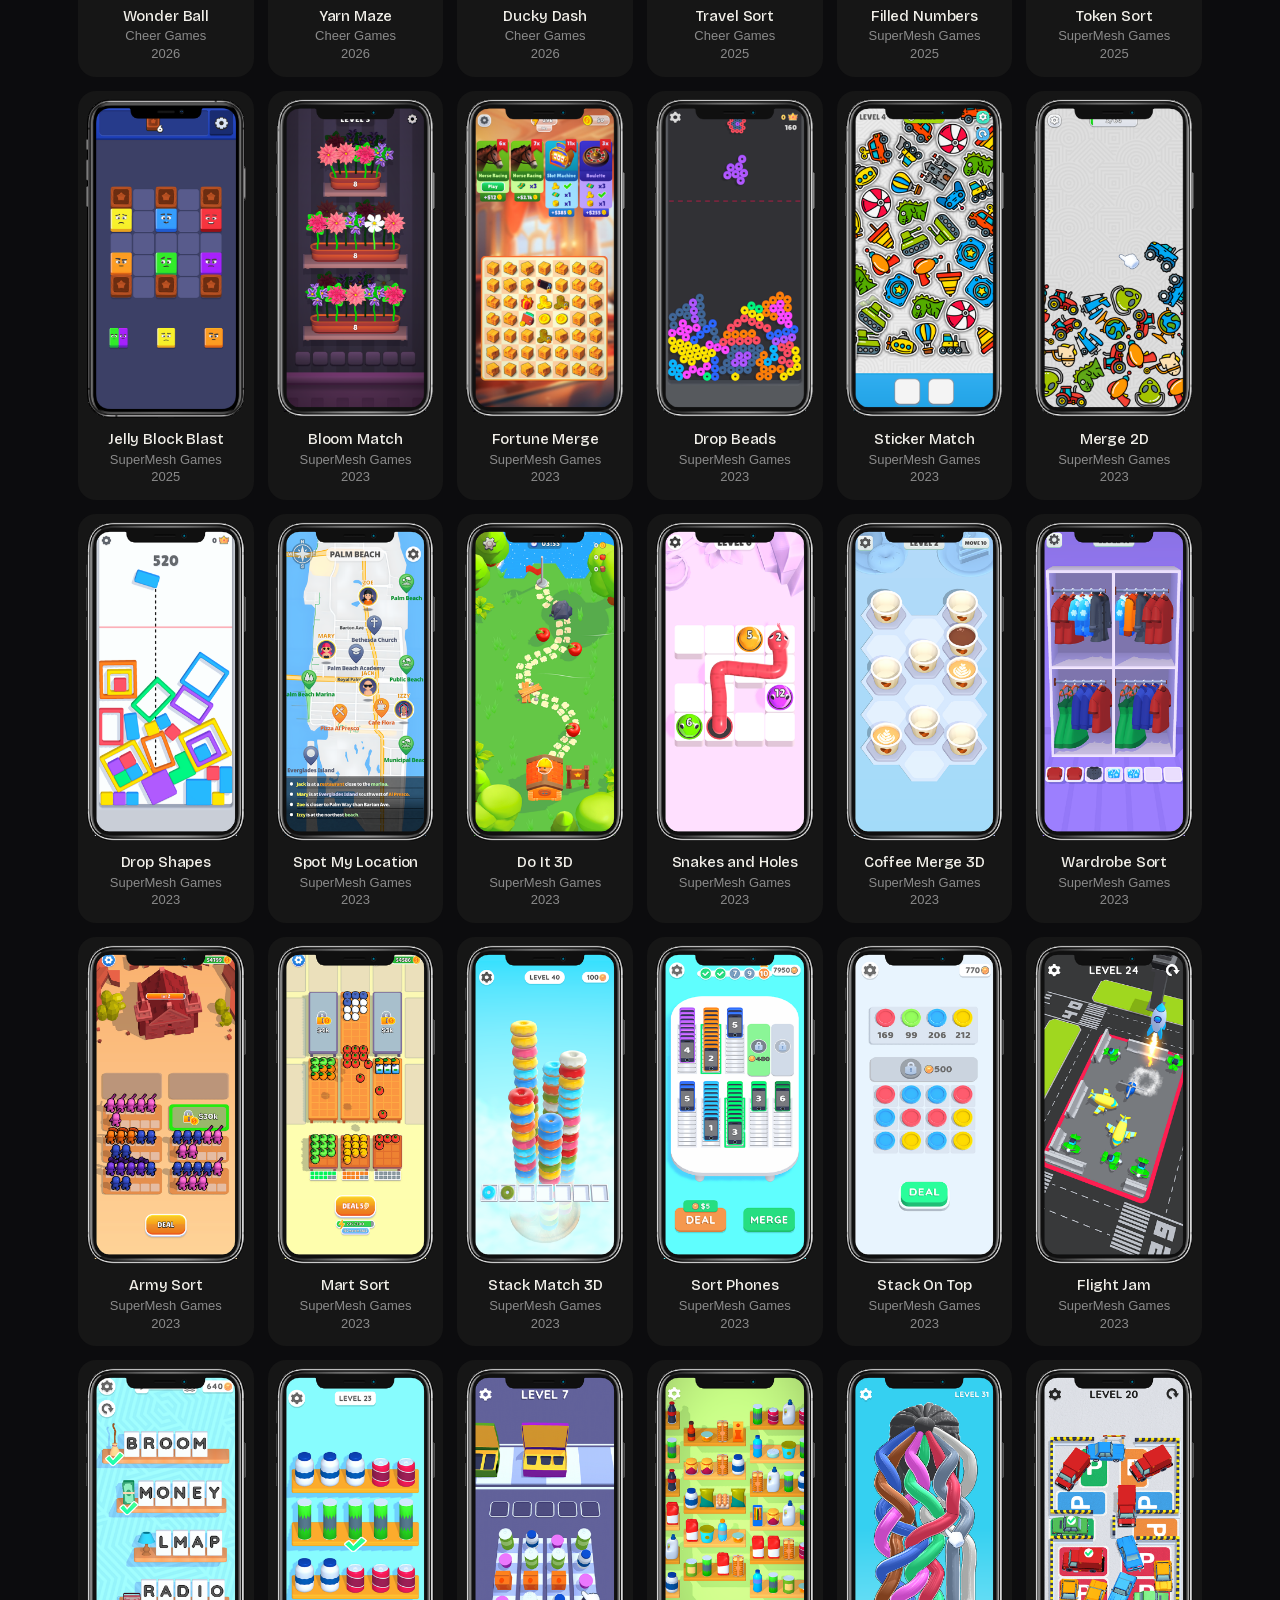
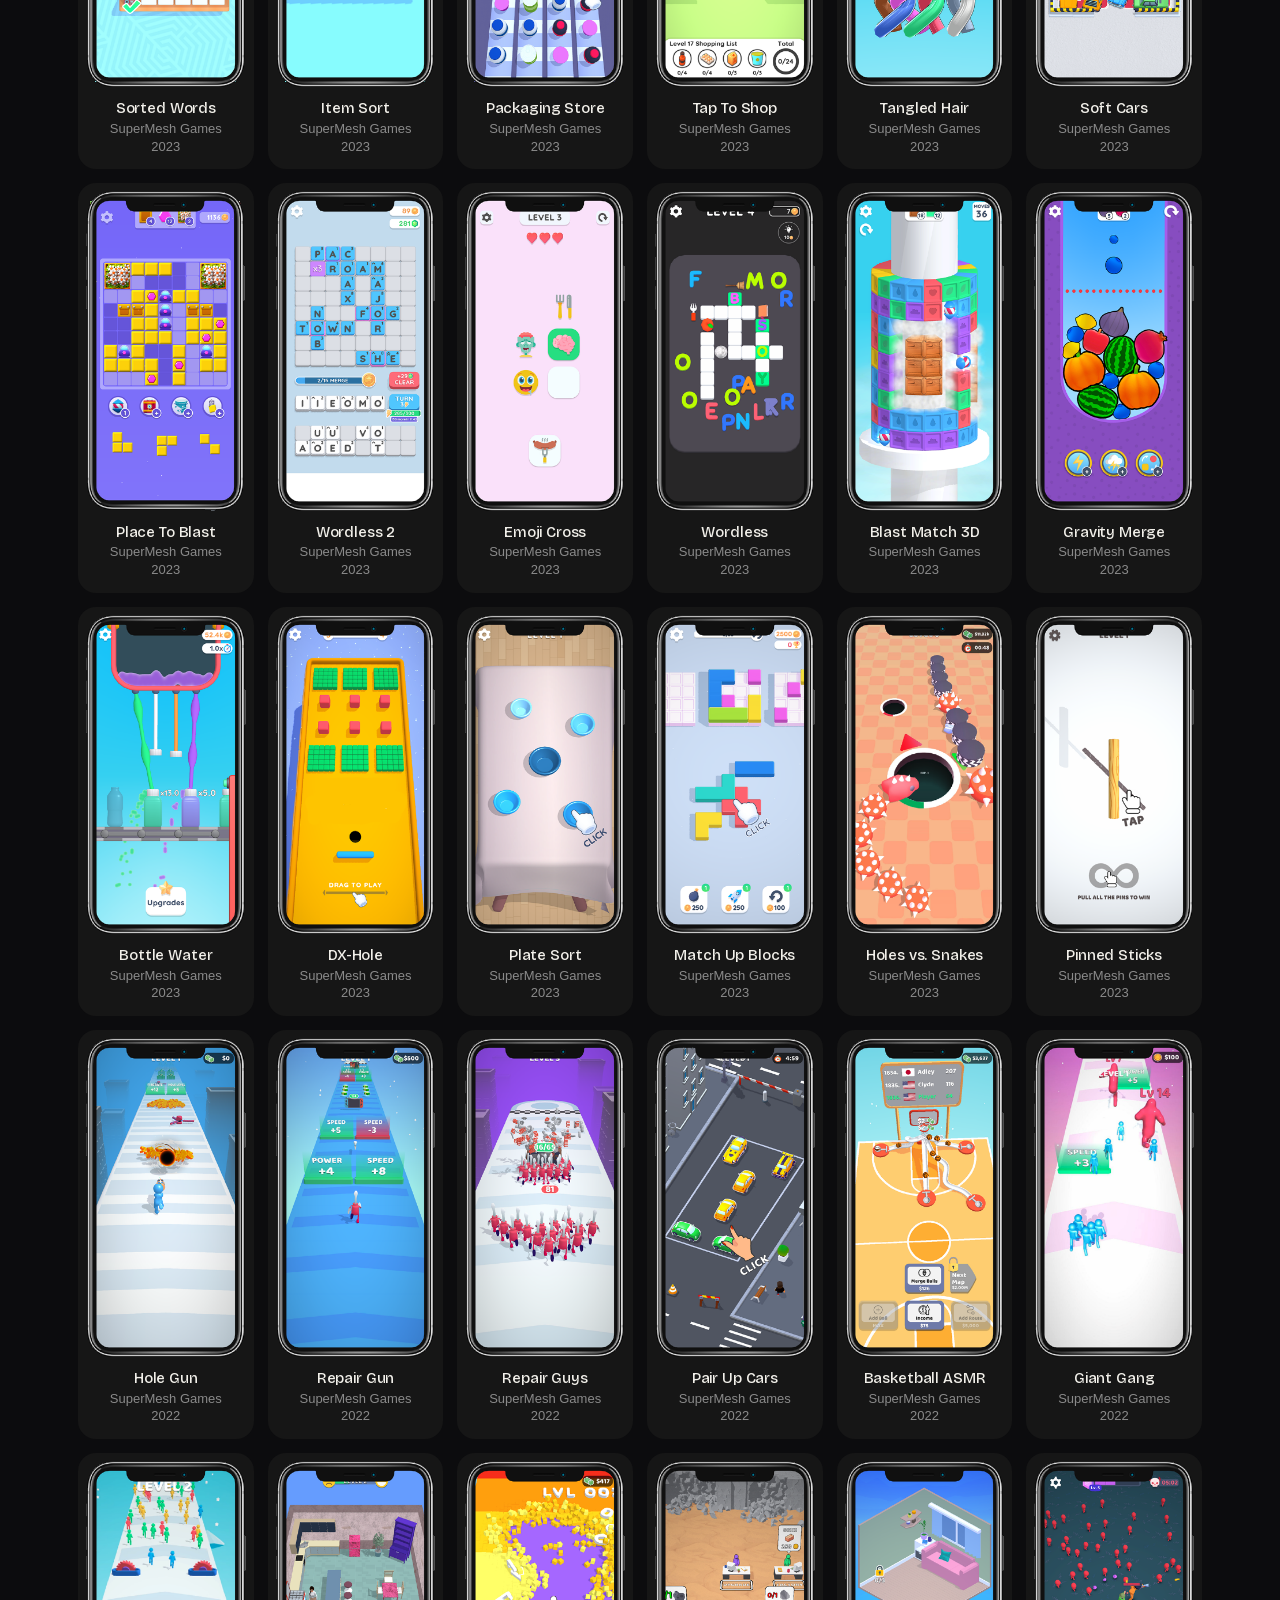
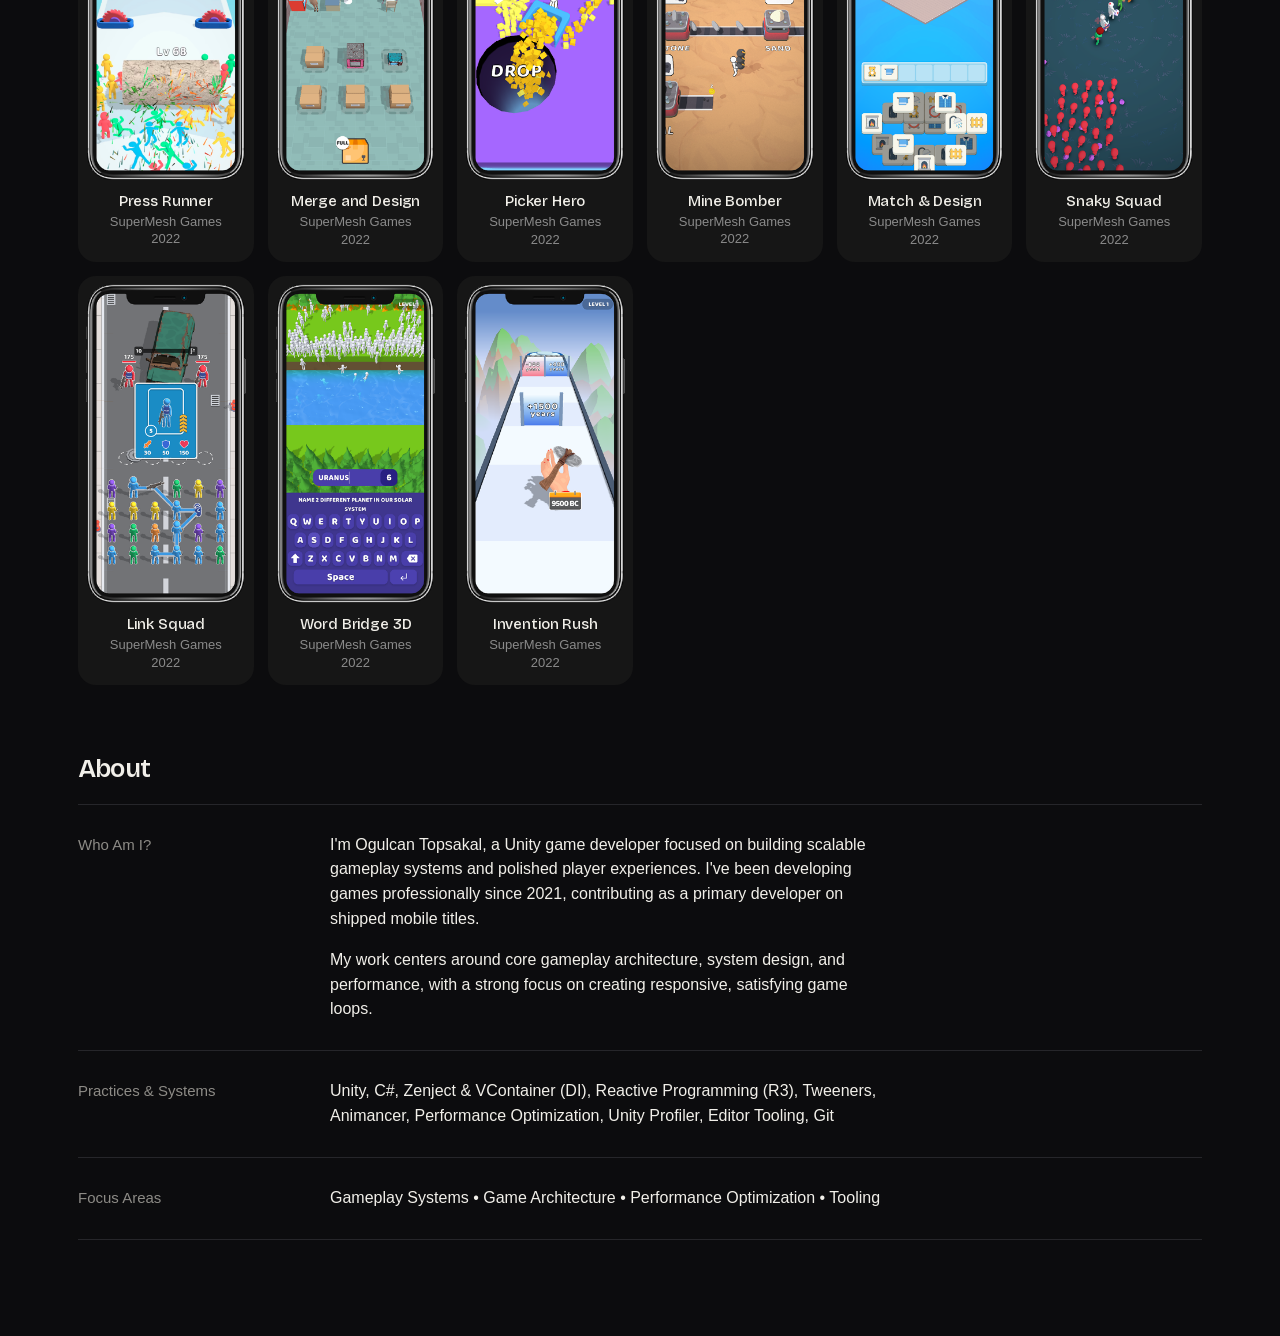
==== commit ed6bfa72: "Show each game whole on its card, and keep the next picture in view while swiping. Filter labels now" ====
--- a/index.html
+++ b/index.html
@@ -23,7 +23,13 @@
     <dialog class="lightbox">
       <button type="button" class="lightbox-close" aria-label="Close">×</button>
       <button type="button" class="lightbox-prev" aria-label="Previous">‹</button>
-      <img alt="" draggable="false" />
+      <div class="lightbox-viewport">
+        <div class="lightbox-track">
+          <div class="lightbox-slide"><img class="lightbox-side" alt="" draggable="false"></div>
+          <div class="lightbox-slide"><img class="lightbox-current" alt="" draggable="false"></div>
+          <div class="lightbox-slide"><img class="lightbox-side" alt="" draggable="false"></div>
+        </div>
+      </div>
       <button type="button" class="lightbox-next" aria-label="Next">›</button>
       <p class="lightbox-count" aria-live="polite"></p>
     </dialog>
--- a/styles.css
+++ b/styles.css
@@ -187,9 +187,9 @@
 
 .index {
   display: grid;
-  grid-template-columns: repeat(auto-fill, minmax(148px, 1fr));
-  gap: 36px 20px;
-  padding-top: 28px;
+  grid-template-columns: repeat(auto-fill, minmax(168px, 1fr));
+  gap: 14px;
+  padding-top: 22px;
   border-top: 1px solid var(--line);
 }
 
@@ -197,10 +197,14 @@
   position: relative;
   display: flex;
   flex-direction: column;
-  align-items: center;
+  align-items: stretch;
   min-width: 0;
+  padding: 8px 8px 14px;
+  border-radius: 18px;
+  background: #161616;
   text-align: center;
   color: inherit;
+  overflow: hidden;
   animation: rise 640ms var(--ease-out) both;
   animation-delay: min(calc(var(--i, 0) * 28ms), 700ms);
 }
@@ -213,76 +217,41 @@
   position: relative;
   width: 100%;
   aspect-ratio: 1 / 2;
-  display: grid;
-  place-items: center;
-  transition: transform 320ms var(--ease-out);
-}
-
-.entry-cover::before {
-  content: "";
-  position: absolute;
-  inset: 18% 4% 6%;
-  border-radius: 50%;
-  background: radial-gradient(closest-side, rgba(255, 181, 71, 0.32), transparent);
-  filter: blur(18px);
-  opacity: 0;
-  transform: scale(0.8);
-  transition: opacity 320ms ease, transform 320ms var(--ease-out);
+  border-radius: 12px;
+  overflow: hidden;
+  background: transparent;
 }
 
 .entry-cover.placeholder {
-  background: var(--frame);
-  border-radius: 22px;
-  width: 86%;
-  justify-self: center;
+  background: #222;
 }
 
 .entry-cover img {
-  position: relative;
-  max-width: 100%;
-  max-height: 100%;
+  width: 100%;
+  height: 100%;
+  object-fit: contain;
+  object-position: center;
   display: block;
   opacity: 0;
-  transform: translateY(6px) scale(0.98);
-  transition: opacity 420ms ease, transform 520ms var(--ease-out);
+  transition: opacity 420ms ease;
 }
 
 .entry-cover.ready img {
   opacity: 1;
-  transform: none;
-}
-
-.entry:hover .entry-cover,
-.entry:focus-visible .entry-cover {
-  transform: translateY(-8px) rotate(-1.5deg);
-}
-
-.entry:hover .entry-cover::before,
-.entry:focus-visible .entry-cover::before {
-  opacity: 1;
-  transform: scale(1.05);
 }
 
 .entry:focus-visible {
-  outline: none;
-}
-
-.entry:focus-visible .entry-title {
-  color: var(--accent);
+  outline: 2px solid var(--accent);
+  outline-offset: 3px;
 }
 
 .entry-title {
-  margin-top: 14px;
+  margin-top: 12px;
   font-family: var(--display);
-  font-size: 16px;
+  font-size: 15px;
   font-weight: 500;
   letter-spacing: -0.01em;
   line-height: 1.25;
-  transition: color 160ms ease;
-}
-
-.entry:hover .entry-title {
-  color: var(--accent);
 }
 
 @keyframes rise {
@@ -334,22 +303,28 @@
 
 .filters {
   display: flex;
-  flex-wrap: wrap;
+  flex-direction: column;
+  align-items: stretch;
+  gap: 12px;
+  margin-top: 28px;
+}
+
+.search,
+.chip-group {
+  display: grid;
+  grid-template-columns: 72px minmax(0, 1fr);
   align-items: center;
-  gap: 12px 32px;
-  margin-top: 28px;
+  column-gap: 12px;
 }
 
 .search {
-  display: flex;
-  align-items: center;
-  gap: 8px;
   color: var(--muted);
   font-size: 13px;
 }
 
 .search input {
-  width: min(220px, 52vw);
+  width: min(240px, 100%);
+  justify-self: start;
   padding: 6px 12px;
   border: 1px solid var(--line);
   border-radius: 999px;
@@ -371,16 +346,26 @@
 }
 
 .chip-group {
+  align-items: start;
+}
+
+.chips {
   display: flex;
   flex-wrap: wrap;
   align-items: center;
   gap: 6px;
 }
 
+.chip-label,
+.search span {
+  margin: 0;
+  color: var(--muted);
+  font-size: 13px;
+  line-height: 1;
+}
+
 .chip-label {
-  margin-right: 6px;
-  color: var(--muted);
-  font-size: 13px;
+  padding-top: 7px;
 }
 
 .chip {
@@ -430,32 +415,25 @@
     animation: none;
   }
 
-  .entry-cover,
-  .entry-cover img,
-  .entry-cover::before {
+  .entry-cover img {
     transition: none;
   }
-
-  .entry:hover .entry-cover,
-  .entry:focus-visible .entry-cover {
-    transform: none;
-  }
 }
 
 .entry-meta {
   display: flex;
-  flex-wrap: wrap;
-  justify-content: center;
-  gap: 0 8px;
-  margin-top: 2px;
-  color: var(--muted);
+  flex-direction: column;
+  align-items: center;
+  gap: 0;
+  margin: 2px 10px 0;
+  color: #8a8a8a;
   font-size: 13px;
+  line-height: 1.35;
   font-variant-numeric: tabular-nums;
 }
 
 .entry-meta .studio + .year::before {
-  content: "·";
-  margin-right: 8px;
+  content: none;
 }
 
 .about {
@@ -716,16 +694,50 @@
   height: auto;
   touch-action: none;
   user-select: none;
+  pointer-events: none;
+}
+
+.lightbox-viewport {
+  position: absolute;
+  inset: 0;
+  overflow: hidden;
+}
+
+.lightbox-track {
+  display: flex;
+  align-items: center;
+  height: 100%;
+  width: 300%;
+  transform: translateX(-33.333%);
+  transition: transform 280ms var(--ease-out);
+}
+
+.lightbox.dragging .lightbox-track,
+.lightbox.instant .lightbox-track {
+  transition: none;
+}
+
+.lightbox-slide {
+  display: flex;
+  align-items: center;
+  justify-content: center;
+  width: 33.333%;
+  height: 100%;
+  flex: 0 0 33.333%;
+}
+
+.lightbox-viewport,
+.lightbox-track {
   cursor: grab;
-  transition: transform 240ms var(--ease-out);
-}
-
-.lightbox.dragging img {
+}
+
+.lightbox.dragging .lightbox-viewport,
+.lightbox.dragging .lightbox-track {
   cursor: grabbing;
-  transition: none;
-}
-
-.lightbox.single img {
+}
+
+.lightbox.single .lightbox-viewport,
+.lightbox.single .lightbox-track {
   cursor: default;
 }
 
@@ -865,9 +877,9 @@
   }
 
   .index {
-    grid-template-columns: repeat(3, minmax(0, 1fr));
-    gap: 28px 12px;
-    padding-top: 20px;
+    grid-template-columns: repeat(2, minmax(0, 1fr));
+    gap: 12px;
+    padding-top: 16px;
   }
 
   .entry-title {
@@ -893,11 +905,12 @@
   }
 
   .filters {
-    gap: 12px;
-  }
-
-  .chip-label {
-    width: 100%;
+    gap: 14px;
+  }
+
+  .search,
+  .chip-group {
+    grid-template-columns: 64px minmax(0, 1fr);
   }
 
   .index-heading {
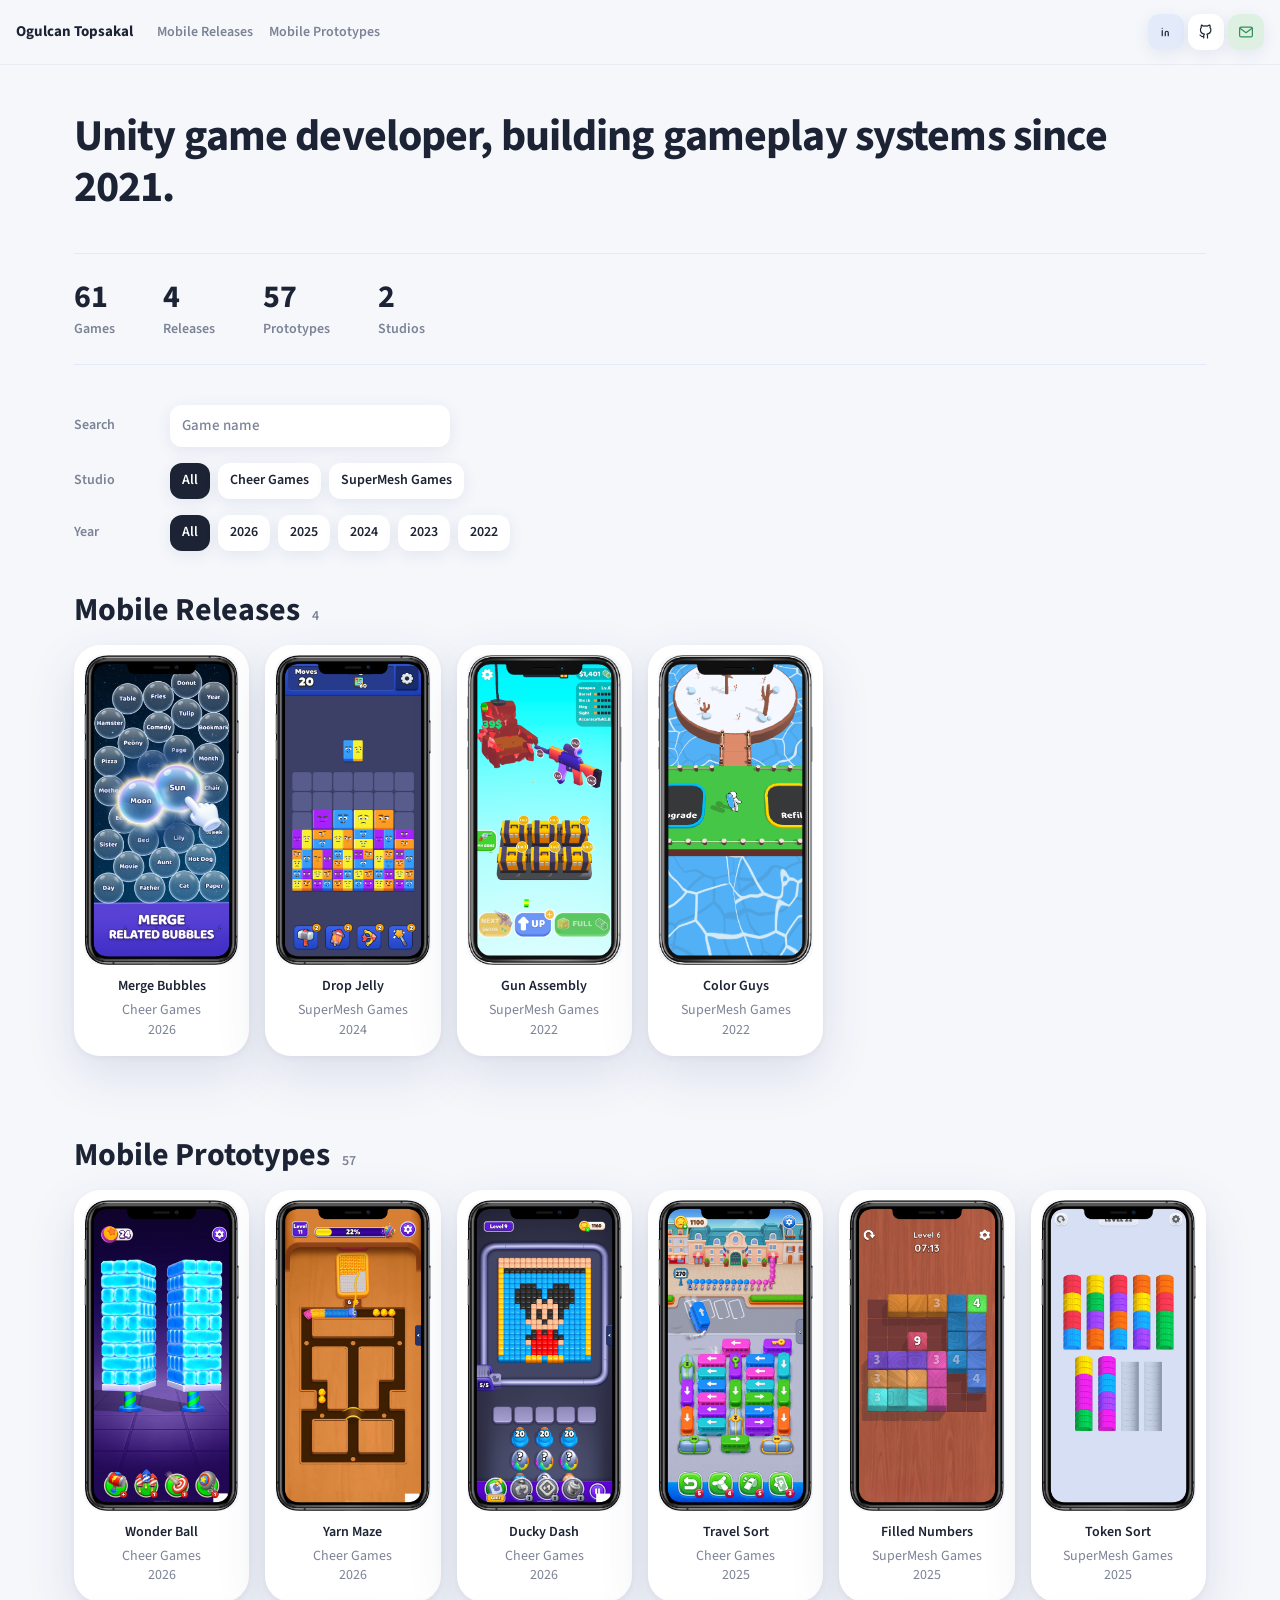
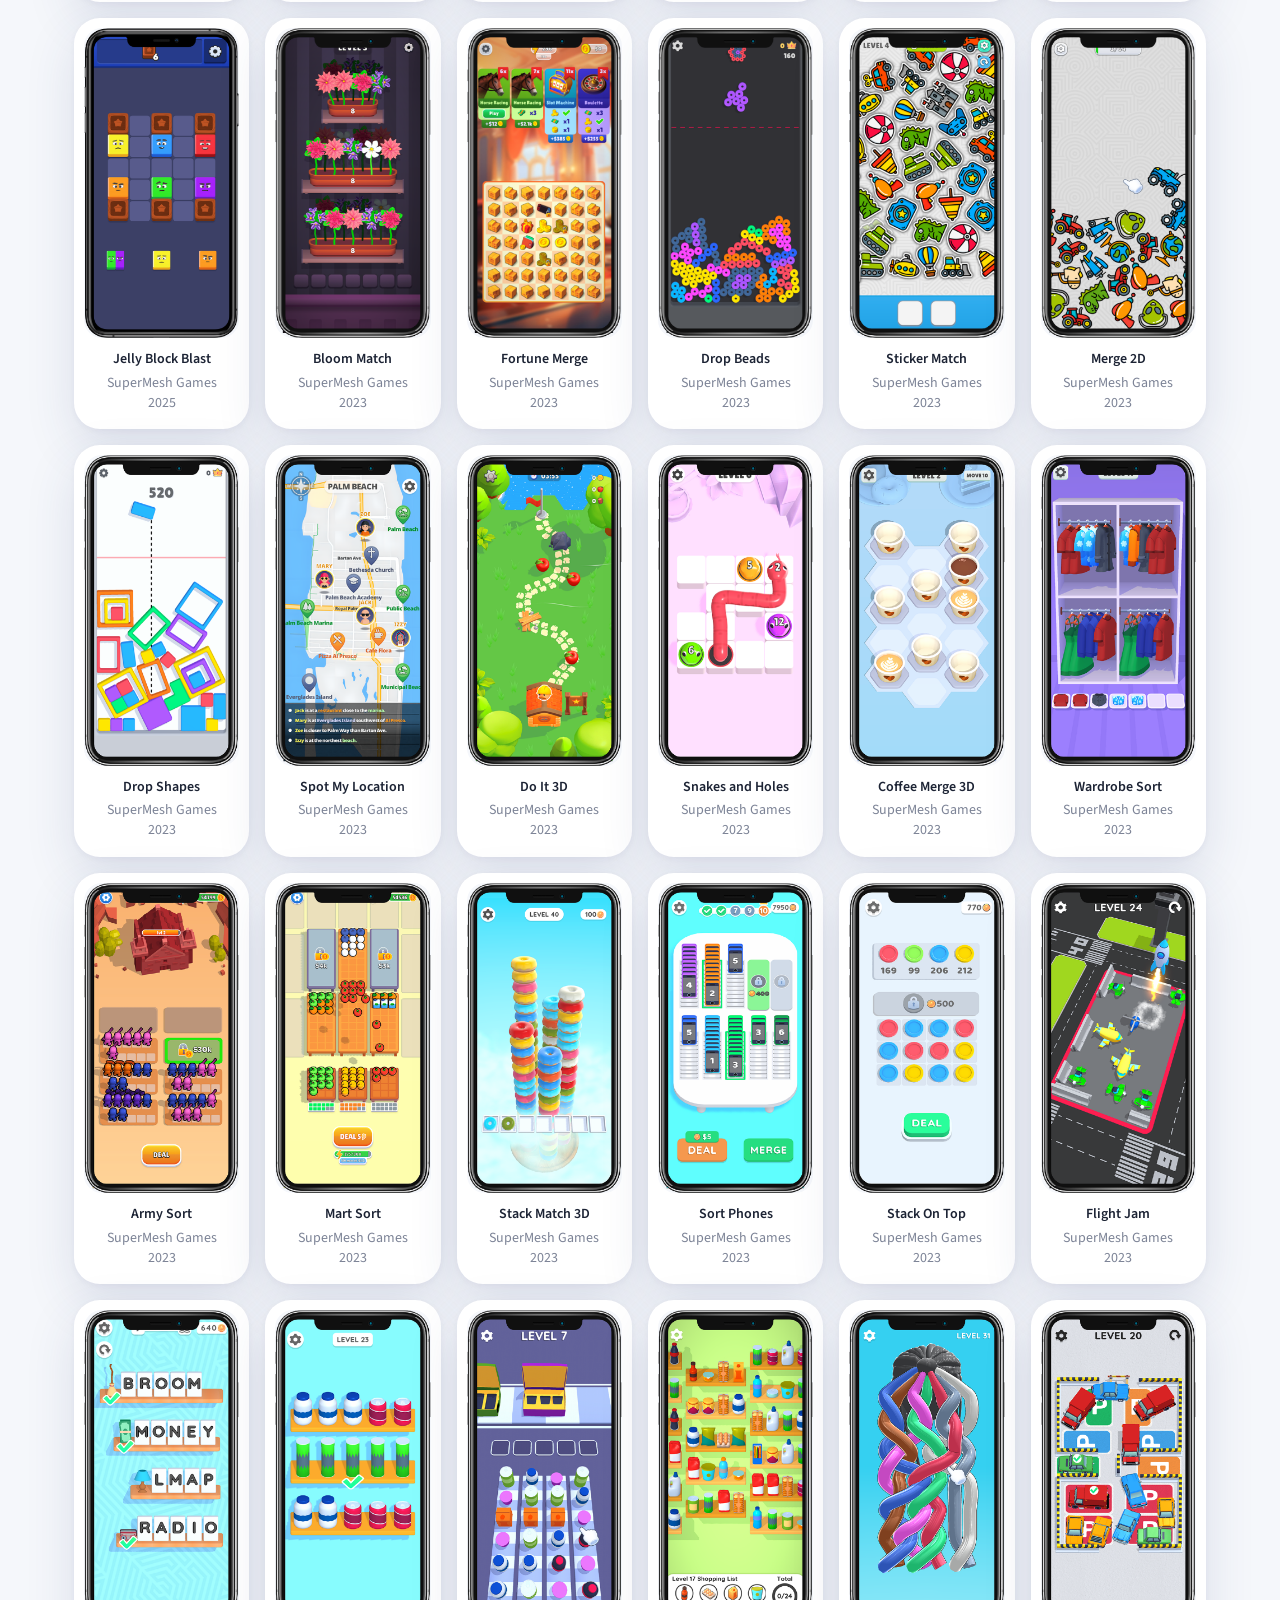
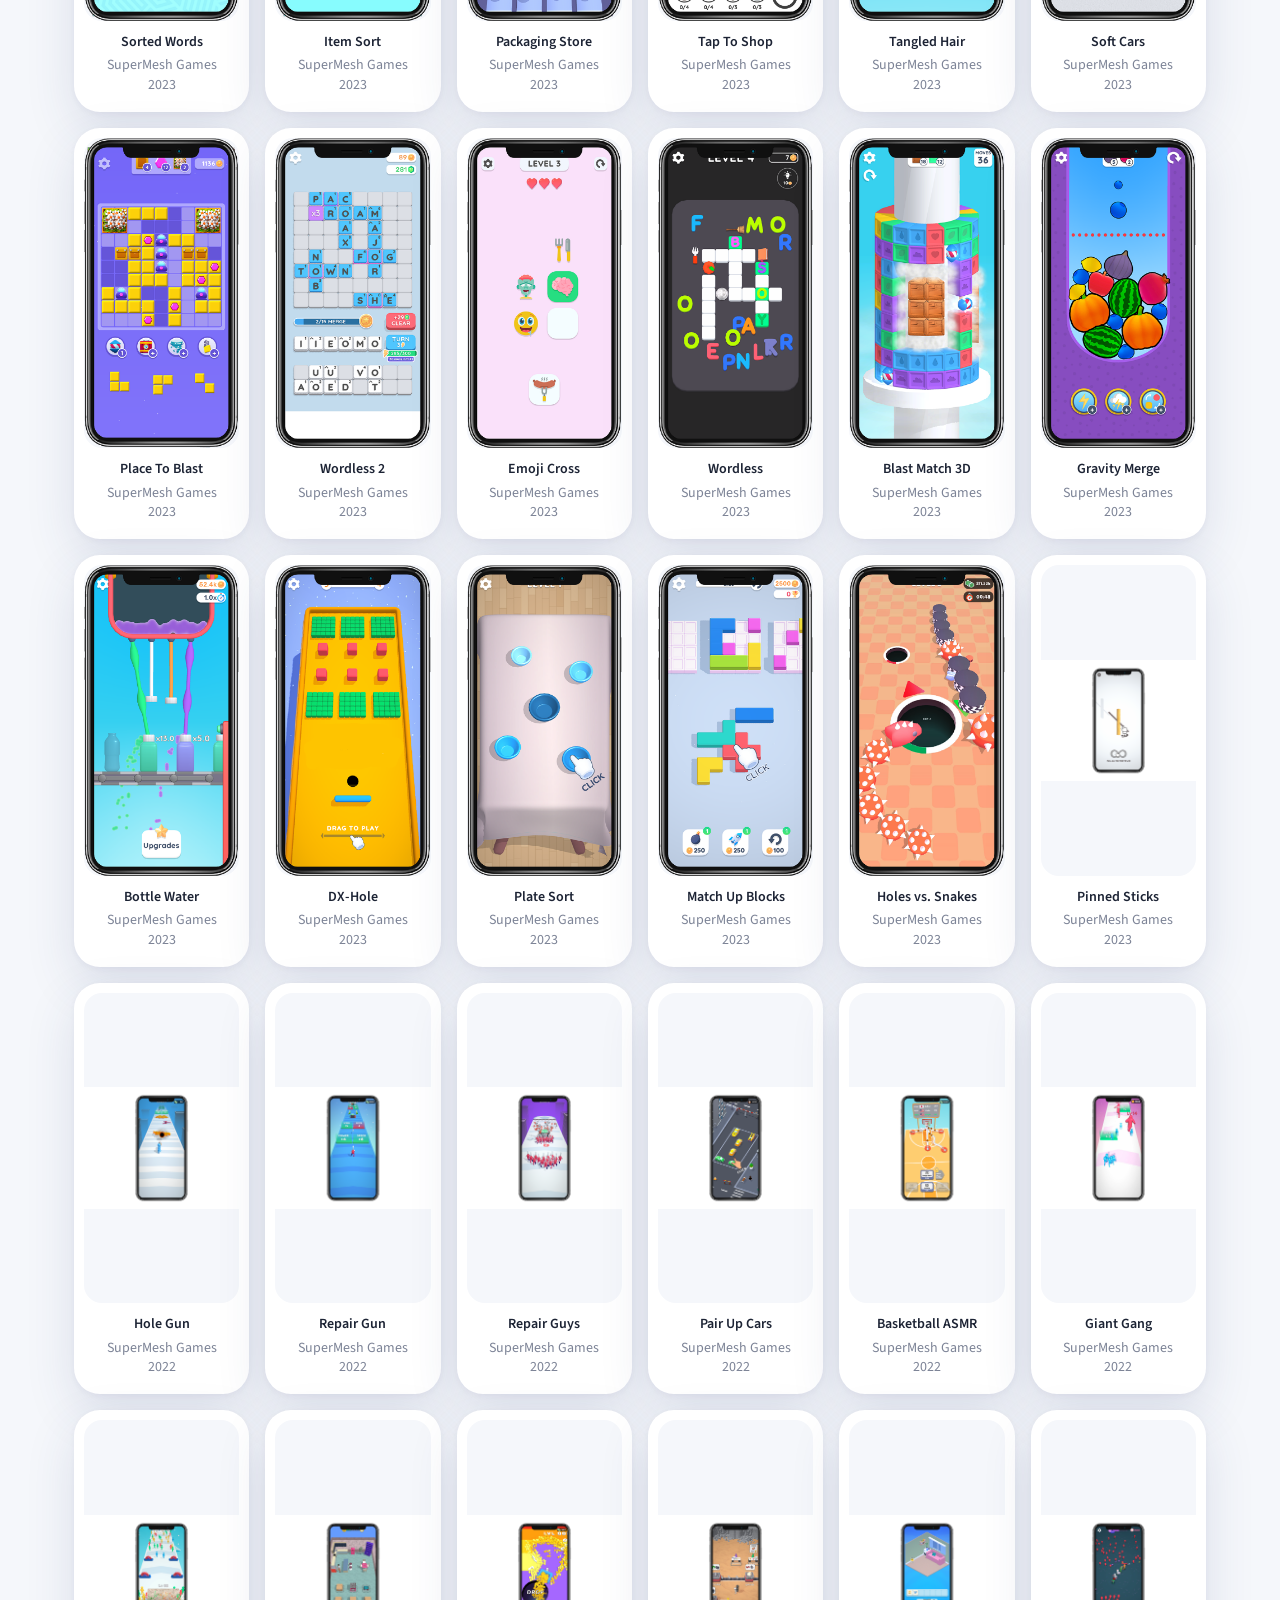
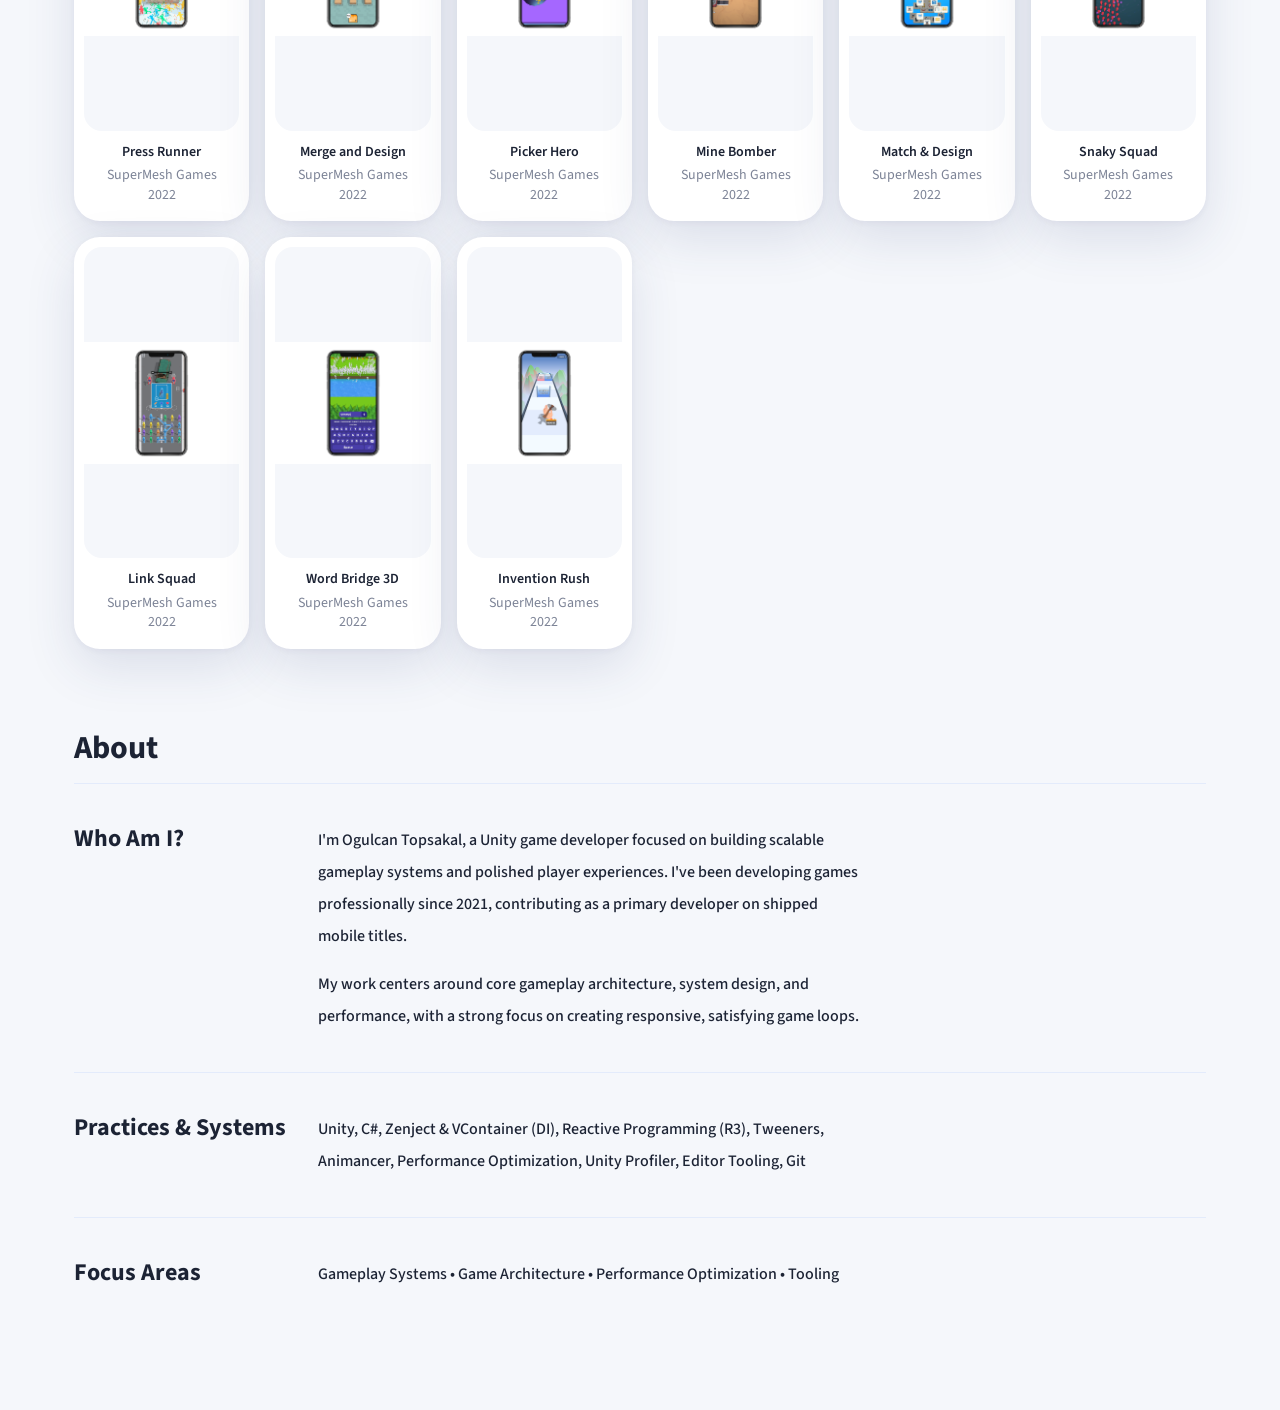
==== commit b5f86706: "Restyle the public site in the light theme, and stop the page from sliding sideways on a phone. Co-a" ====
--- a/index.html
+++ b/index.html
@@ -11,15 +11,12 @@
     <link rel="stylesheet" href="styles.css" />
   </head>
   <body>
-    <div class="shell">
-      <header class="identity">
-        <a class="name" href="#/">Ogulcan Topsakal</a>
-        <p class="tagline">Welcome to my portfolio!</p>
-        <nav id="nav" aria-label="Sections"></nav>
-        <div class="social" id="social"></div>
-      </header>
-      <main id="main"></main>
-    </div>
+    <header class="bar">
+      <a class="name" href="#/">Ogulcan Topsakal</a>
+      <nav id="nav" aria-label="Sections"></nav>
+      <div class="bar-end" id="social"></div>
+    </header>
+    <main id="main" class="shell"></main>
     <dialog class="lightbox">
       <button type="button" class="lightbox-close" aria-label="Close">×</button>
       <button type="button" class="lightbox-prev" aria-label="Previous">‹</button>
--- a/styles.css
+++ b/styles.css
@@ -1,32 +1,55 @@
 @font-face {
-  font-family: "Bricolage Grotesque";
+  font-family: "Source Sans 3";
   font-style: normal;
-  font-weight: 400 700;
+  font-weight: 400;
   font-display: swap;
-  src: url("fonts/bricolage-grotesque-latin-ext.woff2") format("woff2");
-  unicode-range: U+0100-02BA, U+02BD-02C5, U+02C7-02CC, U+02CE-02D7, U+02DD-02FF, U+0304, U+0308, U+0329, U+1D00-1DBF, U+1E00-1E9F, U+1EF2-1EFF, U+2020, U+20A0-20AB, U+20AD-20C4, U+2113, U+2C60-2C7F, U+A720-A7FF;
+  src: url("fonts/source-sans-3-latin-400.woff2") format("woff2");
 }
 
 @font-face {
-  font-family: "Bricolage Grotesque";
+  font-family: "Source Sans 3";
   font-style: normal;
-  font-weight: 400 700;
+  font-weight: 500;
   font-display: swap;
-  src: url("fonts/bricolage-grotesque-latin.woff2") format("woff2");
-  unicode-range: U+0000-00FF, U+0131, U+0152-0153, U+02BB-02BC, U+02C6, U+02DA, U+02DC, U+0304, U+0308, U+0329, U+2000-206F, U+20AC, U+2122, U+2191, U+2193, U+2212, U+2215, U+FEFF, U+FFFD;
+  src: url("fonts/source-sans-3-latin-500.woff2") format("woff2");
+}
+
+@font-face {
+  font-family: "Source Sans 3";
+  font-style: normal;
+  font-weight: 600;
+  font-display: swap;
+  src: url("fonts/source-sans-3-latin-600.woff2") format("woff2");
+}
+
+@font-face {
+  font-family: "Source Sans 3";
+  font-style: normal;
+  font-weight: 700;
+  font-display: swap;
+  src: url("fonts/source-sans-3-latin-700.woff2") format("woff2");
 }
 
 :root {
-  --ink: #f1efe9;
-  --muted: #8d8b86;
-  --line: #26262a;
-  --paper: #0c0c0e;
-  --frame: #17171a;
-  --accent: #ffb547;
-  --display: "Bricolage Grotesque", "Avenir Next", sans-serif;
+  --color-background: #f5f7fb;
+  --color-surface: #ffffff;
+  --color-text: #1c2334;
+  --color-heading-text: #1c2334;
+  --color-muted-text: #7c8396;
+  --color-link: #3d6df0;
+  --color-accent: #1c2334;
+  --color-on-accent: #ffffff;
+  --color-border: #e3ebfb;
+  --color-mint: #def0e2;
+  --color-green: #2e8f5b;
+  --color-ink-soft: #495057;
+  --shadow-card: rgba(44, 62, 118, 0.13) 0px 18px 50px 0px, rgba(44, 62, 118, 0.05) 0px 2px 8px 0px;
+  --shadow-soft: rgba(44, 62, 118, 0.09) 0px 4px 16px 0px;
+  --shadow-lift: rgba(44, 62, 118, 0.16) 0px 8px 24px 0px;
+  --font: "Source Sans 3", "Source Sans Pro", sans-serif;
   --ease-out: cubic-bezier(0.22, 1, 0.36, 1);
-  --max: 1120px;
-  color-scheme: dark;
+  --max: 1180px;
+  color-scheme: light;
 }
 
 * {
@@ -34,19 +57,36 @@
 }
 
 html {
+  max-width: 100%;
+  overflow-x: clip;
+  overscroll-behavior-x: none;
   scroll-behavior: smooth;
+  scroll-padding-top: 80px;
+  scrollbar-color: var(--color-border) var(--color-background);
 }
 
 body {
   margin: 0;
-  color: var(--ink);
-  background:
-    radial-gradient(1100px 520px at 12% -12%, rgba(255, 181, 71, 0.09), transparent 70%),
-    var(--paper);
-  background-repeat: no-repeat;
-  font-family: "Avenir Next", "Segoe UI", sans-serif;
-  font-weight: 400;
-  line-height: 1.55;
+  max-width: 100%;
+  overflow-x: clip;
+  overscroll-behavior-x: none;
+  touch-action: pan-y pinch-zoom;
+  color: var(--color-text);
+  background: var(--color-background);
+  font-family: var(--font);
+  font-size: 15px;
+  font-weight: 500;
+  line-height: 22px;
+}
+
+::selection {
+  background: var(--color-accent);
+  color: var(--color-on-accent);
+}
+
+button,
+input {
+  font: inherit;
 }
 
 a {
@@ -54,143 +94,186 @@
   text-decoration: none;
 }
 
-.shell {
-  max-width: 1180px;
-  margin: 0 auto;
-  padding: 48px 28px 96px;
-}
-
-.identity {
-  display: grid;
-  grid-template-columns: minmax(0, 1fr) auto;
-  grid-template-areas:
-    "name social"
-    "line line"
-    "nav nav";
-  align-items: end;
-  gap: 0 24px;
-  padding: 0 0 8px;
+.bar {
+  position: sticky;
+  top: 0;
+  z-index: 20;
+  display: flex;
+  flex-wrap: wrap;
+  align-items: center;
+  gap: 12px 24px;
+  min-height: 64px;
+  padding: 12px 16px;
+  background: var(--color-background);
+  color: var(--color-text);
+  box-shadow: rgba(44, 62, 118, 0.06) 0px 1px 0px 0px;
 }
 
 .name {
-  grid-area: name;
-  font-family: var(--display);
-  font-size: clamp(44px, 8vw, 104px);
-  font-weight: 600;
-  letter-spacing: -0.045em;
-  line-height: 0.92;
-}
-
-.tagline {
-  grid-area: line;
-  margin: 14px 0 0;
-  max-width: 36ch;
-  color: var(--muted);
-  font-size: 17px;
-  line-height: 1.4;
+  font-size: 15px;
+  font-weight: 700;
+  line-height: 22px;
+  color: var(--color-text);
+  white-space: nowrap;
 }
 
 nav {
-  grid-area: nav;
-  display: flex;
-  flex-direction: row;
+  display: flex;
   flex-wrap: wrap;
-  gap: 8px 22px;
-  margin-top: 28px;
+  align-items: center;
+  gap: 8px 16px;
 }
 
 nav a {
   font-size: 14px;
-  letter-spacing: 0.01em;
-  color: var(--muted);
-  transition: color 160ms ease;
+  font-weight: 600;
+  line-height: 21px;
+  color: var(--color-muted-text);
 }
 
 nav a:hover,
 nav a[aria-current="page"] {
-  color: var(--ink);
+  color: var(--color-text);
 }
 
 nav a[aria-current="page"] {
-  font-weight: 600;
-}
-
-.social {
-  grid-area: social;
-  display: flex;
-  gap: 14px;
-  padding-bottom: 8px;
-}
-
-.social a {
-  width: 28px;
-  height: 28px;
+  text-decoration: underline;
+  text-decoration-thickness: 2px;
+  text-decoration-color: var(--color-text);
+  text-underline-offset: 6px;
+}
+
+.bar-end {
+  display: flex;
+  align-items: center;
+  gap: 4px;
+  margin-left: auto;
+}
+
+.social-link {
+  width: 36px;
+  height: 36px;
   display: grid;
   place-items: center;
-  color: var(--muted);
-  transition: color 160ms ease;
-}
-
-.social a:hover {
-  color: var(--accent);
-}
-
-.social svg {
+  border-radius: 12px;
+  background: var(--color-border);
+  color: var(--color-text);
+  box-shadow: var(--shadow-soft);
+}
+
+.social-link.github {
+  background: var(--color-surface);
+}
+
+.social-link.mail {
+  background: var(--color-mint);
+  color: var(--color-green);
+}
+
+.social-link:hover {
+  box-shadow: var(--shadow-lift);
+}
+
+.social-link svg {
   width: 18px;
   height: 18px;
-  fill: currentColor;
-}
-
-main {
-  padding: 36px 0 0;
+  fill: none;
+  stroke: currentColor;
+  stroke-width: 1.6;
+  stroke-linecap: round;
+  stroke-linejoin: round;
+}
+
+.shell {
+  max-width: var(--max);
+  margin: 0 auto;
+  padding: 0 24px 80px;
+}
+
+.lead {
+  margin: 48px 0 40px;
+  max-width: 100%;
+  color: var(--color-heading-text);
+  font-size: clamp(32px, 4vw, 44px);
+  font-weight: 700;
+  line-height: 1.15;
+  letter-spacing: -0.02em;
+  text-wrap: wrap;
+  overflow-wrap: break-word;
 }
 
 a:focus-visible,
-button:focus-visible {
-  outline: 2px solid var(--accent);
+button:focus-visible,
+input:focus-visible {
+  outline: 2px solid var(--color-accent);
   outline-offset: 3px;
 }
 
+.bar a:focus-visible,
+.bar button:focus-visible {
+  outline-color: var(--color-accent);
+}
+
 .page-title {
+  margin: 48px 0 0;
+  color: var(--color-heading-text);
+  font-size: 28px;
+  font-weight: 700;
+  line-height: 34px;
+}
+
+.project-meta {
   margin: 8px 0 0;
-  font-family: var(--display);
-  font-size: clamp(32px, 4vw, 44px);
-  font-weight: 500;
-  letter-spacing: -0.04em;
-  line-height: 1.05;
+  color: var(--color-muted-text);
+  font-size: 14px;
+  font-weight: 600;
+  line-height: 19.6px;
 }
 
 .index-block {
-  margin-top: 56px;
+  margin-top: 80px;
 }
 
 .index-block:first-child {
-  margin-top: 24px;
+  margin-top: 0;
+}
+
+.filters + .index-block,
+.filters + .filter-empty + .index-block {
+  margin-top: 40px;
 }
 
 .index-heading {
   display: flex;
   align-items: baseline;
-  gap: 10px;
-  margin: 0 0 14px;
-  font-family: var(--display);
-  font-size: 26px;
-  font-weight: 600;
-  letter-spacing: -0.03em;
+  gap: 12px;
+  margin: 0 0 16px;
+  color: var(--color-heading-text);
+  font-size: 32px;
+  font-weight: 700;
+  line-height: 38px;
+}
+
+.index-heading a {
+  color: inherit;
 }
 
 .index-heading .count {
-  color: var(--muted);
+  color: var(--color-muted-text);
+  font-size: 14px;
+  font-weight: 600;
+  line-height: 19.6px;
   font-variant-numeric: tabular-nums;
-  font-weight: 400;
+}
+
+h1.index-heading {
+  margin-top: 48px;
 }
 
 .index {
   display: grid;
   grid-template-columns: repeat(auto-fill, minmax(168px, 1fr));
-  gap: 14px;
-  padding-top: 22px;
-  border-top: 1px solid var(--line);
+  gap: 16px;
 }
 
 .entry {
@@ -199,14 +282,20 @@
   flex-direction: column;
   align-items: stretch;
   min-width: 0;
-  padding: 8px 8px 14px;
-  border-radius: 18px;
-  background: #161616;
+  padding: 10px 10px 16px;
+  border: 0;
+  border-radius: 26px;
+  background: var(--color-surface);
+  box-shadow: var(--shadow-card);
   text-align: center;
-  color: inherit;
+  color: var(--color-heading-text);
   overflow: hidden;
   animation: rise 640ms var(--ease-out) both;
   animation-delay: min(calc(var(--i, 0) * 28ms), 700ms);
+}
+
+.entry:hover {
+  box-shadow: var(--shadow-lift);
 }
 
 .entry[hidden] {
@@ -217,13 +306,14 @@
   position: relative;
   width: 100%;
   aspect-ratio: 1 / 2;
-  border-radius: 12px;
+  border-radius: 18px;
   overflow: hidden;
-  background: transparent;
+  background: var(--color-background);
 }
 
 .entry-cover.placeholder {
-  background: #222;
+  background: var(--color-background);
+  border: 1px solid var(--color-border);
 }
 
 .entry-cover img {
@@ -240,24 +330,34 @@
   opacity: 1;
 }
 
-.entry:focus-visible {
-  outline: 2px solid var(--accent);
-  outline-offset: 3px;
-}
-
 .entry-title {
   margin-top: 12px;
-  font-family: var(--display);
-  font-size: 15px;
-  font-weight: 500;
-  letter-spacing: -0.01em;
-  line-height: 1.25;
+  font-size: 14px;
+  font-weight: 600;
+  line-height: 19.6px;
+}
+
+.entry-meta {
+  display: flex;
+  flex-direction: column;
+  align-items: center;
+  gap: 0;
+  margin: 4px 8px 0;
+  color: var(--color-muted-text);
+  font-size: 14px;
+  font-weight: 400;
+  line-height: 19.6px;
+  font-variant-numeric: tabular-nums;
+}
+
+.entry-meta .studio + .year::before {
+  content: none;
 }
 
 @keyframes rise {
   from {
     opacity: 0;
-    transform: translateY(18px);
+    transform: translateY(12px);
   }
 }
 
@@ -269,248 +369,182 @@
 .facts {
   display: flex;
   flex-wrap: wrap;
-  gap: 18px 48px;
-  margin: 8px 0 0;
-  padding: 26px 0;
-  border-top: 1px solid var(--line);
-  border-bottom: 1px solid var(--line);
+  gap: 24px 48px;
+  margin: 0;
+  padding: 24px 0;
+  border-top: 1px solid var(--color-border);
+  border-bottom: 1px solid var(--color-border);
 }
 
 .facts div {
   display: flex;
   flex-direction: column-reverse;
+  gap: 4px;
 }
 
 .facts dt {
-  color: var(--muted);
-  font-size: 13px;
-  letter-spacing: 0.02em;
+  color: var(--color-muted-text);
+  font-size: 14px;
+  font-weight: 600;
+  line-height: 19.6px;
 }
 
 .facts dd {
   margin: 0;
-  font-family: var(--display);
-  font-size: clamp(36px, 5vw, 56px);
-  font-weight: 600;
-  letter-spacing: -0.04em;
-  line-height: 1;
+  color: var(--color-heading-text);
+  font-size: 32px;
+  font-weight: 700;
+  line-height: 38px;
   font-variant-numeric: tabular-nums;
-}
-
-.facts div:first-child dd {
-  color: var(--accent);
 }
 
 .filters {
   display: flex;
   flex-direction: column;
   align-items: stretch;
-  gap: 12px;
-  margin-top: 28px;
+  gap: 16px;
+  margin-top: 40px;
+}
+
+.index-block .filters {
+  margin: 0 0 24px;
 }
 
 .search,
 .chip-group {
   display: grid;
-  grid-template-columns: 72px minmax(0, 1fr);
-  align-items: center;
-  column-gap: 12px;
-}
-
-.search {
-  color: var(--muted);
-  font-size: 13px;
-}
-
-.search input {
-  width: min(240px, 100%);
-  justify-self: start;
-  padding: 6px 12px;
-  border: 1px solid var(--line);
-  border-radius: 999px;
-  background: transparent;
-  color: var(--ink);
-  font: inherit;
-  font-size: 14px;
-}
-
-.search input:focus-visible {
-  outline: 2px solid var(--accent);
-  outline-offset: 3px;
-}
-
-.project-meta {
-  margin: 10px 0 0;
-  color: var(--muted);
-  font-size: 15px;
+  grid-template-columns: 80px minmax(0, 1fr);
+  align-items: center;
+  column-gap: 16px;
 }
 
 .chip-group {
   align-items: start;
-}
-
-.chips {
-  display: flex;
-  flex-wrap: wrap;
-  align-items: center;
-  gap: 6px;
 }
 
 .chip-label,
 .search span {
   margin: 0;
-  color: var(--muted);
-  font-size: 13px;
-  line-height: 1;
+  color: var(--color-muted-text);
+  font-size: 14px;
+  font-weight: 600;
+  line-height: 19.6px;
 }
 
 .chip-label {
-  padding-top: 7px;
+  padding-top: 8px;
+}
+
+.search input {
+  width: min(280px, 100%);
+  height: 42px;
+  justify-self: start;
+  padding: 0 12px;
+  border: 0;
+  border-radius: 12px;
+  background: var(--color-surface);
+  box-shadow: var(--shadow-soft);
+  color: var(--color-heading-text);
+  font-size: 15px;
+  line-height: 22px;
+  caret-color: var(--color-accent);
+}
+
+.search input::placeholder {
+  color: var(--color-muted-text);
+}
+
+.chips {
+  display: flex;
+  flex-wrap: wrap;
+  align-items: center;
+  gap: 8px;
 }
 
 .chip {
-  padding: 6px 13px;
-  border: 1px solid var(--line);
-  border-radius: 999px;
-  background: transparent;
-  color: var(--ink);
-  font: inherit;
-  font-size: 13px;
+  display: inline-flex;
+  align-items: center;
+  height: 36px;
+  padding: 0 12px;
+  border: 0;
+  border-radius: 12px;
+  background: var(--color-surface);
+  box-shadow: var(--shadow-soft);
+  color: var(--color-heading-text);
+  font-size: 14px;
+  font-weight: 600;
+  line-height: 19.6px;
   font-variant-numeric: tabular-nums;
   cursor: pointer;
-  transition: background 160ms ease, border-color 160ms ease, color 160ms ease;
 }
 
 .chip:hover {
-  border-color: #4a4a50;
+  background: var(--color-surface);
 }
 
 .chip[aria-pressed="true"] {
-  background: var(--accent);
-  border-color: var(--accent);
-  color: #1a1206;
-}
-
-.filter-empty {
+  background: var(--color-accent);
+  border-color: var(--color-accent);
+  color: var(--color-on-accent);
+}
+
+.filter-empty,
+.empty-note {
   margin: 40px 0 0;
-  color: var(--muted);
-}
-
-.index-block:not(.about) + .index-block {
-  margin-top: 64px;
-}
-
-.filters + .index-block,
-.filters + .filter-empty + .index-block {
-  margin-top: 48px;
-}
-
-.index-block .filters {
-  margin: 0 0 24px;
-}
-
-@media (prefers-reduced-motion: reduce) {
-  .entry,
-  .refiltered .entry:not([hidden]) {
-    animation: none;
-  }
-
-  .entry-cover img {
-    transition: none;
-  }
-}
-
-.entry-meta {
-  display: flex;
-  flex-direction: column;
-  align-items: center;
-  gap: 0;
-  margin: 2px 10px 0;
-  color: #8a8a8a;
-  font-size: 13px;
-  line-height: 1.35;
-  font-variant-numeric: tabular-nums;
-}
-
-.entry-meta .studio + .year::before {
-  content: none;
+  padding: 24px;
+  border: 0;
+  border-radius: 26px;
+  background: var(--color-border);
+  color: var(--color-muted-text);
+  font-size: 15px;
+  line-height: 22px;
 }
 
 .about {
-  margin-top: 72px;
-}
-
-.about .blocks {
+  margin-top: 80px;
+}
+
+.about .blocks,
+.blocks {
   margin-top: 0;
-  border-top: 1px solid var(--line);
-}
-
-.about .block {
-  grid-template-columns: 220px minmax(0, 62ch);
-  gap: 32px;
-  padding: 28px 0;
-  border-bottom: 1px solid var(--line);
-}
-
-.about .block h2 {
-  text-align: left;
-  font-size: 15px;
-  color: var(--muted);
-}
-
-.blocks {
-  margin-top: 28px;
 }
 
 .block {
   display: grid;
-  grid-template-columns: minmax(140px, 0.8fr) 1.3fr;
-  gap: 40px;
-  padding: 48px 0;
+  grid-template-columns: 220px minmax(0, 68ch);
+  gap: 24px;
+  padding: 40px 0;
+  border-top: 1px solid var(--color-border);
+}
+
+.about .block,
+.project-copy .block {
+  grid-template-columns: 220px minmax(0, 68ch);
 }
 
 .block h2 {
   margin: 0;
-  text-align: right;
-  font-size: 18px;
-  font-weight: 500;
+  color: var(--color-heading-text);
+  font-size: 24px;
+  font-weight: 700;
+  line-height: 30px;
+  text-align: left;
 }
 
 .block p {
   margin: 0 0 16px;
+  max-width: 68ch;
+  color: var(--color-text);
+  font-size: 16px;
+  line-height: 32px;
 }
 
 .block p:last-child {
   margin-bottom: 0;
 }
 
-.back {
-  display: inline-block;
-  margin-top: 64px;
-  color: var(--muted);
-  font-size: 14px;
-}
-
-.project-copy .block {
-  grid-template-columns: 220px minmax(0, 62ch);
-  gap: 32px;
-  border-top: 1px solid var(--line);
-  padding: 32px 0;
-}
-
-.project-copy .block h2 {
-  text-align: left;
-  font-size: 15px;
-  color: var(--muted);
-}
-
 .project-copy .block:last-child {
-  border-bottom: 1px solid var(--line);
-}
-
-.project-copy .block p {
-  max-width: 62ch;
-  line-height: 1.7;
+  border-bottom: 1px solid var(--color-border);
 }
 
 .project-copy .empty-note,
@@ -519,80 +553,22 @@
 }
 
 .project-copy .empty-note {
-  padding: 0;
-  background: none;
-  max-width: 62ch;
-  line-height: 1.7;
-}
-
-.cards {
-  display: grid;
-  grid-template-columns: repeat(auto-fill, minmax(180px, 1fr));
-  gap: 22px;
+  max-width: 68ch;
+}
+
+.back {
+  display: inline-block;
   margin-top: 48px;
-}
-
-.card {
-  display: flex;
-  flex-direction: column;
-  gap: 10px;
-}
-
-.card:hover .frame,
-.card:focus-visible .frame {
-  transform: translateY(-3px);
-}
-
-.frame {
-  aspect-ratio: 3 / 4;
-  background: var(--frame);
-  overflow: hidden;
-  display: grid;
-  place-items: center;
-  color: var(--muted);
-  text-align: center;
-  padding: 16px;
-  font-size: 13px;
-  letter-spacing: 0.04em;
-  transition: transform 160ms ease;
-}
-
-.frame.placeholder span {
-  max-width: 12ch;
-}
-
-.frame:not(.placeholder) {
-  padding: 0;
-}
-
-.frame img {
-  width: 100%;
-  height: 100%;
-  object-fit: cover;
-  display: block;
-  background: var(--frame);
-}
-
-.card h2,
-.gallery-title {
-  margin: 0;
-  font-size: 16px;
-  font-weight: 500;
-  text-align: center;
-}
-
-.card .studio,
-.card .year {
-  margin: 2px 0 0;
-  text-align: center;
-  color: var(--muted);
-  font-size: 14px;
-}
-
-.hint {
-  margin: 8px 0 0;
-  color: var(--muted);
-  font-size: 13px;
+  color: var(--color-link);
+  font-size: 14px;
+  font-weight: 600;
+  line-height: 19.6px;
+  text-decoration: underline;
+  text-underline-offset: 0.2em;
+}
+
+.back:hover {
+  color: var(--color-heading-text);
 }
 
 .project-copy .block:has(.gallery) {
@@ -600,20 +576,11 @@
 }
 
 .project-copy .block:has(.gallery) h2 {
-  text-align: center;
-  margin-bottom: 18px;
-  color: var(--muted);
-  font-weight: 500;
+  margin-bottom: 16px;
 }
 
 .project-copy .block:has(.gallery) > div {
   grid-column: 1;
-  min-width: 0;
-}
-
-.project-copy .gallery {
-  flex-wrap: nowrap;
-  width: 100%;
   min-width: 0;
 }
 
@@ -624,11 +591,15 @@
   align-items: flex-start;
   gap: 16px;
   margin-top: 0;
+  min-width: 0;
+  max-width: 100%;
   overflow-x: auto;
+  overscroll-behavior-x: contain;
   scroll-snap-type: x mandatory;
   padding-bottom: 12px;
   cursor: grab;
-  scrollbar-color: #3a3a40 transparent;
+  touch-action: pan-x pan-y pinch-zoom;
+  scrollbar-color: var(--color-border) transparent;
 }
 
 .gallery.dragging {
@@ -641,6 +612,7 @@
   width: auto;
   padding: 0;
   border: 0;
+  border-radius: 16px;
   background: transparent;
   cursor: zoom-in;
   scroll-snap-align: start;
@@ -651,25 +623,25 @@
   width: auto;
   max-width: none;
   display: block;
-  background: var(--frame);
+  border-radius: 16px;
+  background: var(--color-surface);
   pointer-events: none;
 }
 
-.shot:focus-visible,
-.lightbox button:focus-visible {
-  outline: 2px solid var(--accent);
-  outline-offset: 3px;
-}
-
-.lightbox button:focus-visible {
-  outline-color: #fff;
+code {
+  padding: 0 4px;
+  border-radius: 6px;
+  background: var(--color-background);
+  color: var(--color-heading-text);
+  font-family: ui-monospace, "SFMono-Regular", Menlo, monospace;
+  font-size: 0.92em;
 }
 
 .lightbox {
-  width: 100vw;
-  max-width: 100vw;
-  height: 100vh;
-  max-height: 100vh;
+  width: 100%;
+  max-width: 100%;
+  height: 100%;
+  max-height: 100%;
   margin: 0;
   padding: 0;
   border: 0;
@@ -683,7 +655,7 @@
 }
 
 .lightbox::backdrop {
-  background: rgba(12, 12, 12, 0.9);
+  background: rgba(31, 22, 51, 0.92);
 }
 
 .lightbox img {
@@ -692,6 +664,7 @@
   max-height: calc(100vh - 112px);
   width: auto;
   height: auto;
+  border-radius: 6px;
   touch-action: none;
   user-select: none;
   pointer-events: none;
@@ -746,19 +719,25 @@
   z-index: 1;
   display: grid;
   place-items: center;
-  width: 48px;
-  height: 48px;
+  width: 40px;
+  height: 40px;
   border: 0;
-  border-radius: 50%;
-  background: rgba(255, 255, 255, 0.14);
-  color: #fff;
-  font-size: 30px;
+  border-radius: 12px;
+  background: var(--color-surface);
+  color: var(--color-text);
+  box-shadow: var(--shadow-soft);
+  font-size: 20px;
+  font-weight: 700;
   line-height: 1;
   cursor: pointer;
 }
 
 .lightbox button:hover {
-  background: rgba(255, 255, 255, 0.26);
+  background: var(--color-border);
+}
+
+.lightbox button:focus-visible {
+  outline-color: var(--color-on-accent);
 }
 
 .lightbox-close { top: 16px; right: 16px; }
@@ -775,166 +754,113 @@
   position: fixed;
   left: 0;
   right: 0;
-  bottom: 18px;
+  bottom: 16px;
   margin: 0;
-  color: #fff;
-  font-size: 14px;
+  color: var(--color-on-accent);
+  font-size: 14px;
+  font-weight: 600;
+  line-height: 19.6px;
   font-variant-numeric: tabular-nums;
   text-align: center;
 }
 
-.empty-note {
-  margin-top: 28px;
-  padding: 28px;
-  background: var(--frame);
-  color: var(--muted);
-  font-size: 14px;
-}
-
-code {
-  font-family: ui-monospace, "SFMono-Regular", Menlo, monospace;
-  font-size: 0.92em;
-}
-
-.todo {
-  list-style: none;
-  margin: 36px 0 0;
-  padding: 0;
-  display: flex;
-  flex-direction: column;
-  gap: 10px;
-}
-
-.todo-row {
-  display: grid;
-  grid-template-columns: 28px 1fr auto;
-  gap: 12px;
-  align-items: center;
-  padding: 14px 16px;
-  background: var(--frame);
-}
-
-.todo-row.done {
-  background: #eef6ef;
-}
-
-.todo-mark {
-  width: 22px;
-  height: 22px;
-  border: 1.5px solid #b9b9b9;
-  border-radius: 4px;
-  display: grid;
-  place-items: center;
-  font-size: 14px;
-}
-
-.todo-row.done .todo-mark {
-  border-color: #2f7d46;
-  color: #2f7d46;
-}
-
-.todo-state {
-  font-size: 13px;
-  color: var(--muted);
-}
-
-h1.index-heading {
-  margin-top: 8px;
-  margin-bottom: 16px;
-  font-size: clamp(32px, 4vw, 44px);
-  letter-spacing: -0.04em;
+@media (prefers-reduced-motion: reduce) {
+  html {
+    scroll-behavior: auto;
+  }
+
+  .entry,
+  .refiltered .entry:not([hidden]) {
+    animation: none;
+  }
+
+  .entry-cover img {
+    transition: none;
+  }
 }
 
 @media (max-width: 800px) {
+  .bar {
+    display: flex;
+    flex-wrap: wrap;
+    align-items: center;
+    gap: 8px 12px;
+    padding: 12px 16px;
+  }
+
+  .name {
+    flex: 1 1 8rem;
+    min-width: 0;
+    overflow: hidden;
+    text-overflow: ellipsis;
+  }
+
+  nav {
+    order: 3;
+    flex: 1 0 100%;
+  }
+
+  .name { order: 1; }
+  .bar-end {
+    order: 2;
+    flex: 0 0 auto;
+    margin-left: auto;
+  }
+
   .shell {
-    padding: 28px 18px 72px;
-  }
-
-  .identity {
-    grid-template-areas:
-      "name name"
-      "line line"
-      "nav nav"
-      "social social";
-  }
-
-  nav {
-    margin-top: 22px;
-    gap: 8px 16px;
-  }
-
-  nav a {
-    padding: 8px 0;
-  }
-
-  .social {
-    margin-top: 8px;
-    padding-bottom: 0;
-  }
-
-  main {
-    padding-top: 28px;
+    padding: 0 16px 48px;
+  }
+
+  .lead {
+    margin-top: 40px;
+    font-size: clamp(32px, 9vw, 40px);
   }
 
   .index {
     grid-template-columns: repeat(2, minmax(0, 1fr));
-    gap: 12px;
-    padding-top: 16px;
-  }
-
-  .entry-title {
-    margin-top: 8px;
-    font-size: 14px;
-  }
-
-  .entry-meta {
-    flex-direction: column;
-    font-size: 12px;
-    line-height: 1.4;
-  }
-
-  .entry-meta .studio + .year::before {
-    content: none;
+  }
+
+  .index-heading,
+  .facts dd {
+    font-size: 32px;
+    line-height: 40px;
+  }
+
+  h1.index-heading {
+    margin-top: 40px;
   }
 
   .facts {
     display: grid;
     grid-template-columns: repeat(2, minmax(0, 1fr));
-    gap: 18px 16px;
-    padding: 20px 0;
-  }
-
-  .filters {
-    gap: 14px;
+    gap: 16px;
+    padding: 16px 0;
   }
 
   .search,
   .chip-group {
-    grid-template-columns: 64px minmax(0, 1fr);
-  }
-
-  .index-heading {
-    font-size: 22px;
-  }
-
-  .block {
     grid-template-columns: 1fr;
-    gap: 10px;
-    padding: 28px 0;
-  }
-
-  .block h2 {
-    text-align: left;
-  }
-
+    row-gap: 8px;
+  }
+
+  .chip-label {
+    padding-top: 0;
+  }
+
+  .search input {
+    width: 100%;
+  }
+
+  .block,
   .about .block,
   .project-copy .block {
     grid-template-columns: 1fr;
     gap: 8px;
-    padding: 22px 0;
-  }
-
-  .project-copy .block p {
+    padding: 24px 0;
+  }
+
+  .block p,
+  .project-copy .empty-note {
     max-width: none;
   }
 
